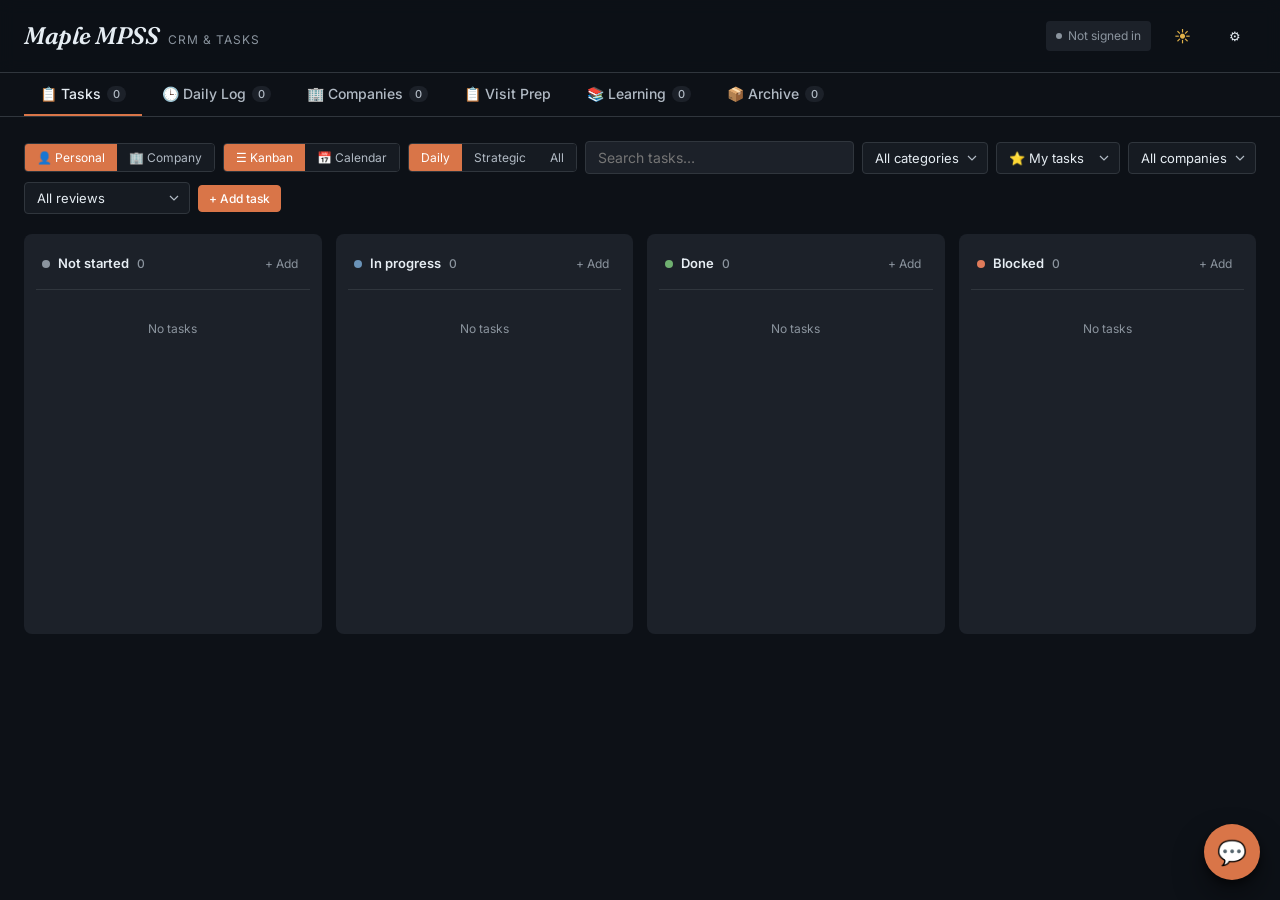
==== index.html @ 15808e8c "commit" ====
<!DOCTYPE html>
<html lang="en">
<head>
<meta charset="UTF-8">
<meta name="viewport" content="width=device-width, initial-scale=1.0">
<title>Maple MPSS — CRM & Tasks</title>
<link rel="icon" type="image/svg+xml" href="data:image/svg+xml,<svg xmlns='http://www.w3.org/2000/svg' viewBox='0 0 32 32'><rect width='32' height='32' rx='6' fill='%23b8451f'/><text x='16' y='23' font-family='Georgia,serif' font-size='20' font-weight='bold' font-style='italic' fill='white' text-anchor='middle'>M</text></svg>">
<link rel="preconnect" href="https://fonts.googleapis.com">
<link rel="preconnect" href="https://fonts.gstatic.com" crossorigin>
<link href="https://fonts.googleapis.com/css2?family=Fraunces:opsz,wght@9..144,300;9..144,400;9..144,600;9..144,800&family=Inter:wght@400;500;600&display=swap" rel="stylesheet">
<link rel="stylesheet" href="css/styles.css?v=20260721">
<script>
  // Apply theme BEFORE paint to avoid flash of light theme on load.
  // Default: dark (per Prrithive + Sridharan preference). Toggle persists in localStorage.
  (function(){
    var saved = localStorage.getItem('maple_theme');
    var theme = saved || 'dark';
    document.documentElement.setAttribute('data-theme', theme);
  })();
</script>
</head>
<body>

<div id="setupScreen" class="setup" style="display:none">
  <h2>Welcome to Maple MPSS</h2>
  <p>One-time setup. You'll need a Google Cloud OAuth Client ID and a Google Sheet to use as your database.</p>
  <div class="field"><label>Google OAuth Client ID</label><input id="setupClientId" placeholder="123...apps.googleusercontent.com"></div>
  <div class="field"><label>Google Sheet ID (the long string in the Sheet URL)</label><input id="setupSheetId" placeholder="1AbC...XyZ"></div>
  <div class="field"><label>Google Calendar ID (optional, for task date sync)</label><input id="setupCalendarId" placeholder="primary or shared-cal-id@group.calendar.google.com"></div>
  <details style="margin-bottom:16px;font-size:13px;color:var(--ink-soft)">
    <summary style="cursor:pointer;font-weight:500;color:var(--ink)">How do I get these?</summary>
    <ol>
      <li>In Google Cloud Console, create an OAuth Client ID (Web application).</li>
      <li>Add this site's URL to "Authorized JavaScript origins" (no trailing slash).</li>
      <li>Enable both <strong>Google Sheets API</strong> and <strong>Google Calendar API</strong>.</li>
      <li>Create a Google Sheet, run the setup script (provided separately), copy the Sheet ID from the URL.</li>
      <li>Add yourself + Dad as Test Users in the OAuth consent screen.</li>
    </ol>
  </details>
  <button class="btn btn-primary" style="width:100%;justify-content:center;padding:11px" onclick="saveSetup()">Save & Continue</button>
</div>

<!-- Access denied screen — shown when an unauthorized email signs in.
     Triggered by denyAccess() in auth.js. Token is already revoked at this point. -->
<div id="accessDenied" style="display:none">
  <div class="access-denied-card">
    <div class="access-denied-icon">🔒</div>
    <h2>Access denied</h2>
    <p class="access-denied-lead">This app is restricted to authorized users only.</p>
    <p class="access-denied-email">Signed in as: <strong id="accessDeniedEmail">—</strong></p>
    <p class="access-denied-help">If you believe you should have access, contact <strong>Prrithive</strong>.</p>
    <button class="btn btn-primary" onclick="accessDeniedReload()">Sign out and try a different account</button>
  </div>
</div>

<div id="app" style="display:none">
<header class="header">
  <div class="header-inner">
    <div class="brand"><h1>Maple MPSS</h1><span class="subtitle">CRM &amp; Tasks</span></div>
    <div class="header-actions">
      <div id="syncStatus" class="sync-status"><span class="dot"></span><span id="syncText">Not signed in</span></div>
      <!-- Hidden by default. auth.js calls showSignInButton() only after silent refresh
           fails (no active Google session, cookies blocked, etc.) or after the 5s
           fallback if GIS hasn't responded. Prevents a flash of the button before
           silent refresh resolves. -->
      <button id="signInBtn" class="btn" onclick="googleSignIn()" style="display:none">Sign in with Google</button>
      <button id="themeToggle" class="btn btn-ghost" onclick="toggleTheme()" title="Toggle dark mode">🌙</button>
      <button id="settingsBtn" class="btn btn-ghost" onclick="openSettings()" title="Settings">⚙</button>
    </div>
  </div>
</header>

<nav class="tabs">
  <!-- NEW: #reviewAlertDot sits next to the existing #taskAlertDot. Blue (#3b82f6) vs. red for overdue. -->
  <button class="tab active" data-tab="tasks" onclick="switchTab('tasks')">📋 Tasks <span class="count" id="countTasks">0</span><span class="alert-dot" id="taskAlertDot"></span><span class="alert-dot" id="reviewAlertDot" style="background:#3b82f6" title=""></span></button>
  <button class="tab" data-tab="dailylog" onclick="switchTab('dailylog')">🕒 Daily Log <span class="count" id="countDailyLog">0</span></button>
  <button class="tab" data-tab="companies" onclick="switchTab('companies')">🏢 Companies <span class="count" id="countCompanies">0</span></button>
  <button class="tab" data-tab="visitprep" onclick="switchTab('visitprep')">📋 Visit Prep</button>
  <button class="tab" data-tab="learning" onclick="switchTab('learning')">📚 Learning <span class="count" id="countLearning">0</span></button>
  <button class="tab" data-tab="archive" onclick="switchTab('archive')">📦 Archive <span class="count" id="countArchive">0</span></button>
</nav>

<main class="main">
  <!-- Shown by showPermissionBanner() in sheets.js when a Sheets API metadata call
       returns 401/403 — token is stale, scope-insufficient, or the user doesn't
       have access to the spreadsheet. Inline-styled to avoid touching css/styles.css. -->
  <div id="permissionBanner" style="display:none;align-items:center;justify-content:space-between;gap:12px;padding:12px 16px;margin:12px 0;border-radius:8px;background:#fff3cd;color:#664d03;border:1px solid #ffecb5">
    <div>
      <strong>Sheet access denied.</strong>
      Please re-sign-in, or ask <strong>Prrithive</strong> to share access to the spreadsheet.
    </div>
    <button class="btn btn-primary btn-sm" onclick="googleSignIn()">Re-sign-in</button>
  </div>
  <section id="tab-tasks" class="tab-pane">
    <div class="overdue-banner" id="overdueBanner">
      <div class="overdue-banner-text"><span>⚠</span><span id="overdueBannerText">0 tasks overdue</span></div>
      <button onclick="openOverdueModal()">Review &amp; reschedule</button>
    </div>
    <div class="filters">
      <div class="view-toggle" id="scopeToggle">
        <button data-scope="personal" class="active" onclick="setTaskScope('personal')">👤 Personal</button>
        <button data-scope="company" onclick="setTaskScope('company')">🏢 Company</button>
      </div>
      <div class="view-toggle" id="taskViewToggle">
        <button data-view="kanban" class="active" onclick="setTaskView('kanban')">☰ Kanban</button>
        <button data-view="calendar" onclick="setTaskView('calendar')">📅 Calendar</button>
      </div>
      <!-- Daily/Strategic/All tab switcher. Filters both kanban + calendar (they share this bar).
           Default Daily; the active button is corrected from localStorage on init by app.js. -->
      <div class="view-toggle" id="taskTypeToggle">
        <button data-tasktype="daily" class="active" onclick="setTaskTypeFilter('daily')">Daily</button>
        <button data-tasktype="strategic" onclick="setTaskTypeFilter('strategic')">Strategic</button>
        <button data-tasktype="all" onclick="setTaskTypeFilter('all')">All</button>
      </div>
      <input class="search-input" id="taskSearch" placeholder="Search tasks…" oninput="renderTaskView()">
      <select class="filter-select" id="filterCategory" onchange="renderTaskView()"><option value="">All categories</option></select>
      <select class="filter-select" id="filterAssignee" onchange="renderTaskView()">
        <option value="me">⭐ My tasks</option>
        <option value="">All assignees</option>
        <option value="Prrithive">Prrithive</option>
        <option value="Sridharan">Sridharan</option>
        <option value="Satya">Satya</option>
        <option value="Both">Both</option>
        <option value="unassigned">Unassigned</option>
      </select>
      <select class="filter-select" id="filterCompany" onchange="renderTaskView()"><option value="">All companies</option></select>
      <!-- NEW: review filter dropdown -->
      <select class="filter-select" id="filterReview" onchange="renderTaskView()">
        <option value="">All reviews</option>
        <option value="awaiting_me">Awaiting my action</option>
        <option value="awaiting_other">Awaiting others</option>
        <option value="changes_requested">Changes requested</option>
        <option value="approved">Approved</option>
        <option value="no_review">No review</option>
      </select>
      <!-- Export to .xlsx. margin-left:auto pushes Export + Add task to the top-right of
           the filters bar. Hidden when there are no tasks — toggled by renderTaskView(). -->
      <button class="btn btn-sm" id="exportBtn" onclick="exportTasksToExcel()" style="margin-left:auto;display:none">📤 Export</button>
      <button class="btn btn-primary btn-sm" onclick="openTaskModal()">+ Add task</button>
    </div>
    <div class="kanban" id="kanban"></div>
    <div id="calendarView" style="display:none">
      <div class="cal-nav">
        <button class="btn btn-sm" onclick="calWeekOffset(-1)">← Prev</button>
        <button class="btn btn-sm" onclick="calWeekOffset(0)">Today</button>
        <span class="cal-nav-title" id="calWeekLabel">Week of Apr 14</span>
        <button class="btn btn-sm" onclick="calWeekOffset(1)">Next →</button>
      </div>
      <div class="cal-grid" id="calGrid"></div>
    </div>
  </section>

  <section id="tab-dailylog" class="tab-pane" style="display:none">
    <div class="dl-toolbar">
      <div class="dl-toolbar-left">
        <span class="dl-badge" id="dlBadge">0/0 ticked · 0%</span>
      </div>
      <div class="dl-toolbar-center">
        <button class="btn btn-sm" onclick="dlNav(-1)">←</button>
        <button class="btn btn-sm" onclick="dlNav(0)">Today</button>
        <span class="dl-nav-label" id="dlNavLabel">—</span>
        <button class="btn btn-sm" onclick="dlNav(1)">→</button>
      </div>
      <div class="dl-toolbar-right">
        <div class="view-toggle" id="dlViewToggle">
          <button data-dlview="day" onclick="setDailyLogView('day')">Day</button>
          <button data-dlview="week" class="active" onclick="setDailyLogView('week')">Week</button>
          <button data-dlview="month" onclick="setDailyLogView('month')">Month</button>
        </div>
        <button class="btn btn-primary btn-sm" onclick="openLogModal()">+ Log entry</button>
      </div>
    </div>
    <div class="dl-quickadd-row">
      <input id="dlQuickAdd" class="dl-quickadd" placeholder='Quick-add: "Gym 6-8pm", "Call Dad 14:30-15:00"…' onkeydown="dlQuickAddSubmit(event)">
      <button class="btn btn-sm" onclick="dlQuickAddSubmit({key:'Enter'})">Add</button>
    </div>
    <div id="dailyLogView" class="dl-scroll"></div>
  </section>

  <section id="tab-companies" class="tab-pane" style="display:none">
    <div class="toolbar">
      <div class="filters" style="margin:0">
        <input class="search-input" id="companySearch" placeholder="Search companies…" oninput="renderCompanies()">
        <select class="filter-select" id="filterCompanyStatus" onchange="renderCompanies()">
          <option value="">All statuses</option><option>Prospect</option><option>Visited</option><option>Quoted</option><option>Won</option><option>Lost</option>
        </select>
        <select class="filter-select" id="filterCompanyOwner" onchange="renderCompanies()">
          <option value="">All owners</option><option>Prrithive</option><option>Sridharan</option><option>Both</option>
        </select>
      </div>
      <div style="display:flex;gap:8px;align-items:center">
        <div class="view-toggle">
          <button id="viewTable" class="active" onclick="setCompanyView('table')">Table</button>
          <button id="viewCards" onclick="setCompanyView('cards')">Cards</button>
        </div>
        <button class="btn btn-primary btn-sm" onclick="openCompanyModal()">+ Add company</button>
      </div>
    </div>
    <div id="companiesContainer"></div>
  </section>

  <section id="tab-learning" class="tab-pane" style="display:none">
    <div id="learningContainer"></div>
  </section>

  <section id="tab-visitprep" class="tab-pane" style="display:none">
    <div id="visitPrepContainer"></div>
  </section>

  <section id="tab-archive" class="tab-pane" style="display:none">
    <div class="filters" style="margin-bottom:16px">
      <input class="search-input" id="archiveSearch" placeholder="Search archived tasks…" oninput="renderArchive()">
      <select class="filter-select" id="filterArchiveReason" onchange="renderArchive()">
        <option value="">All reasons</option>
        <option value="completed">Auto-archived (completed)</option>
        <option value="deleted">Deleted</option>
        <option value="manual">Manually archived</option>
      </select>
      <button class="btn" id="restoreAllBtn" style="display:none" onclick="restoreAllAutoArchived()">↩ Restore all auto-archived</button>
    </div>
    <div id="archiveContainer"></div>
  </section>
</main>
</div>

<div class="modal-backdrop" id="taskModal">
  <div class="modal">
    <div class="modal-header"><div class="modal-title" id="taskModalTitle">New task</div><button class="modal-close" onclick="closeTaskModal()">✕</button></div>
    <div class="modal-body">
      <div class="form-grid">
        <div class="field form-row full"><label>Task name</label><input id="tName"></div>
        <div class="field"><label>Status</label><select id="tStatus"><option>Not started</option><option>In progress</option><option>Done</option><option>Blocked</option></select></div>
        <div class="field"><label>Priority</label><select id="tPriority"><option>Low</option><option>Medium</option><option>High</option><option>Urgent</option></select></div>
        <div class="field"><label>Type</label><select id="tType"><option value="daily">Daily</option><option value="strategic">Strategic</option></select></div>
        <div class="field"><label>Date</label><input id="tDate" type="date"></div>
        <div class="field"><label>Duration (hrs)</label><input id="tDuration" type="number" step="0.5" min="0"></div>
        <div class="field"><label>Assignee</label><select id="tAssignee"><option>Prrithive</option><option>Sridharan</option><option>Satya</option><option>Both</option></select></div>
        <div class="field"><label>Category</label>
          <input id="tCategory" list="categoryOptions" placeholder="Type or pick a category">
          <!-- Datalist is populated dynamically by populateFilterOptions() in app.js
               from COMMON_TASK_CATEGORIES (config.js) plus any categories in existing tasks.
               Free-text is preserved — typing a brand-new category works and saves as-is. -->
          <datalist id="categoryOptions"></datalist>
        </div>
        <div class="field form-row full"><label>Linked company (optional)</label><select id="tCompany"><option value="">— None —</option></select></div>
        <div class="field form-row full"><label>Notes</label><textarea id="tNotes" rows="3"></textarea></div>
        <div class="field form-row full"><label>Resources / links</label><input id="tLinks" placeholder="https://…"></div>
      </div>
      <div id="taskFileSection" style="display:none">
        <div class="section-header">Attachments</div>
        <div class="file-grid" id="taskFiles"></div>
        <div class="file-upload-zone" id="taskFileDropZone" onclick="document.getElementById('taskFileUploadInput').click()" ondragover="event.preventDefault();this.classList.add('dragging')" ondragleave="this.classList.remove('dragging')" ondrop="event.preventDefault();this.classList.remove('dragging');handleTaskFileDrop(event)">
          📁 Click or drag files to attach<br><span style="font-size:11px">PDFs, images, documents</span>
        </div>
        <input type="file" id="taskFileUploadInput" multiple style="display:none" onchange="handleTaskFileUpload(this.files)">
        <div class="file-upload-progress" id="taskFileProgress">Uploading...</div>
      </div>
      <!-- NEW: review section. Rendered by renderReviewSection() when modal opens for an existing task. Hidden for new (unsaved) tasks. -->
      <div id="reviewSection" style="display:none"></div>
    </div>
    <div class="modal-footer">
      <div style="display:flex;gap:8px">
        <button class="btn btn-danger" id="tDelete" onclick="deleteTask()" style="display:none">Delete</button>
        <button class="btn" id="tArchive" onclick="manualArchiveTask()" style="display:none">📦 Archive</button>
      </div>
      <div style="display:flex;gap:8px;margin-left:auto">
        <button class="btn" onclick="closeTaskModal()">Cancel</button>
        <button class="btn btn-primary" onclick="saveTask()">Save</button>
      </div>
    </div>
  </div>
</div>

<div class="modal-backdrop" id="companyModal">
  <div class="modal">
    <div class="modal-header"><div class="modal-title" id="companyModalTitle">New company</div><button class="modal-close" onclick="closeCompanyModal()">✕</button></div>
    <div class="modal-body">
      <div class="form-grid">
        <div class="field form-row full"><label>Company name</label><input id="cName"></div>
        <div class="field"><label>Industry</label><input id="cIndustry" placeholder="Packaging machinery"></div>
        <div class="field"><label>Size</label><select id="cSize"><option value="">—</option><option>1-10</option><option>11-50</option><option>51-200</option><option>201-500</option><option>500+</option></select></div>
        <div class="field form-row full"><label>What they make / do</label><textarea id="cMakes" rows="2"></textarea></div>
        <div class="field form-row full"><label>Address</label><input id="cAddress"></div>
        <div class="field"><label>Contact name</label><input id="cContact"></div>
        <div class="field"><label>Phone</label><input id="cPhone"></div>
        <div class="field"><label>Email</label><input id="cEmail" type="email"></div>
        <div class="field"><label>Website</label><input id="cWebsite" placeholder="https://"></div>
        <div class="field form-row full"><label>LinkedIn URL</label><input id="cLinkedIn" placeholder="https://linkedin.com/company/..."></div>
        <div class="field"><label>Status</label><select id="cStatus"><option>Prospect</option><option>Visited</option><option>Quoted</option><option>Won</option><option>Lost</option></select></div>
        <div class="field"><label>Pipeline value (CAD)</label><input id="cValue" type="number" min="0" step="100"></div>
        <div class="field"><label>Owner</label><select id="cOwner"><option>Prrithive</option><option>Sridharan</option><option>Both</option></select></div>
        <div class="field"><label>Last interaction</label><input id="cLast" type="date"></div>
        <div class="field form-row full"><label>Notes</label><textarea id="cNotes" rows="3"></textarea></div>
      </div>
      <div id="visitSection" style="display:none">
        <div class="section-header">Visit log<button class="btn btn-sm" onclick="openVisitModal()">+ Log visit</button></div>
        <div class="visit-list" id="visitList"></div>
        <div class="section-header">Linked tasks<button class="btn btn-sm" onclick="openTaskModalForCompany()">+ Add task</button></div>
        <div class="linked-tasks" id="linkedTasks"></div>
        <div class="file-section">
          <div class="section-header">Files &amp; documents</div>
          <div class="file-grid" id="companyFiles"></div>
          <div class="file-upload-zone" id="fileDropZone" onclick="document.getElementById('fileUploadInput').click()" ondragover="event.preventDefault();this.classList.add('dragging')" ondragleave="this.classList.remove('dragging')" ondrop="event.preventDefault();this.classList.remove('dragging');handleFileDrop(event)">
            📁 Click or drag files here to upload<br><span style="font-size:11px">PDFs, images, CAD files, documents</span>
          </div>
          <input type="file" id="fileUploadInput" multiple style="display:none" onchange="handleFileUpload(this.files)">
          <div class="file-upload-progress" id="fileUploadProgress">Uploading...</div>
        </div>
      </div>
    </div>
    <div class="modal-footer">
      <button class="btn btn-danger" id="cDelete" onclick="deleteCompany()" style="display:none">Delete</button>
      <div style="display:flex;gap:8px;margin-left:auto">
        <button class="btn" onclick="closeCompanyModal()">Cancel</button>
        <button class="btn btn-primary" onclick="saveCompany()">Save</button>
      </div>
    </div>
  </div>
</div>

<div class="modal-backdrop" id="visitModal">
  <div class="modal" style="max-width:520px">
    <div class="modal-header"><div class="modal-title">Log visit</div><button class="modal-close" onclick="closeVisitModal()">✕</button></div>
    <div class="modal-body">
      <div class="form-grid">
        <div class="field"><label>Date</label><input id="vDate" type="date"></div>
        <div class="field"><label>Type</label><select id="vType"><option>In-person</option><option>Call</option><option>Email</option><option>LinkedIn</option><option>Other</option></select></div>
        <div class="field form-row full"><label>Outcome</label><select id="vOutcome"><option>Positive</option><option>Neutral</option><option>No interest</option><option>Follow-up needed</option><option>Quoted</option></select></div>
        <div class="field form-row full"><label>Notes</label><textarea id="vNotes" rows="4" placeholder="What was discussed, who was met, key takeaways…"></textarea></div>
        <div class="field form-row full"><label>Next step</label><input id="vNext" placeholder="Send quote by Friday"></div>
        <div class="field form-row full"><label>Logged by</label><select id="vBy"><option>Prrithive</option><option>Sridharan</option></select></div>
      </div>
    </div>
    <div class="modal-footer">
      <button class="btn btn-danger" id="vDelete" onclick="deleteVisit()" style="display:none">Delete</button>
      <div style="display:flex;gap:8px;margin-left:auto">
        <button class="btn" onclick="closeVisitModal()">Cancel</button>
        <button class="btn btn-primary" onclick="saveVisit()">Save</button>
      </div>
    </div>
  </div>
</div>

<div class="modal-backdrop" id="logModal">
  <div class="modal" style="max-width:520px">
    <div class="modal-header"><div class="modal-title" id="logModalTitle">New log entry</div><button class="modal-close" onclick="closeLogModal()">✕</button></div>
    <div class="modal-body">
      <div class="form-grid">
        <div class="field form-row full"><label>Title</label><input id="lTitle" placeholder="What did/will you do?"></div>
        <div class="field"><label>Date</label><input id="lDate" type="date"></div>
        <div class="field"><label>Done</label>
          <div style="display:flex;align-items:center;gap:8px;padding-top:8px">
            <input type="checkbox" id="lDone"><label for="lDone" style="margin:0;font-weight:400">Mark as ticked</label>
          </div>
        </div>
        <div class="field"><label>Start time</label><input id="lStart" type="time" step="900"></div>
        <div class="field"><label>End time</label><input id="lEnd" type="time" step="900"></div>
        <div class="field form-row full"><label>Comment</label><textarea id="lComment" rows="3" placeholder="How did it go? Anything to note?"></textarea></div>
      </div>
    </div>
    <div class="modal-footer">
      <button class="btn btn-danger" id="lDelete" onclick="deleteLogEntry()" style="display:none">Delete</button>
      <div style="display:flex;gap:8px;margin-left:auto">
        <button class="btn" onclick="closeLogModal()">Cancel</button>
        <button class="btn btn-primary" onclick="saveLogEntry()">Save</button>
      </div>
    </div>
  </div>
</div>

<div class="modal-backdrop" id="settingsModal">
  <div class="modal" style="max-width:520px">
    <div class="modal-header"><div class="modal-title">Settings</div><button class="modal-close" onclick="closeSettings()">✕</button></div>
    <div class="modal-body">
      <div class="field"><label>OAuth Client ID</label><input id="setClientId"></div>
      <div class="field"><label>Sheet ID</label><input id="setSheetId"></div>
      <div class="field"><label>Calendar ID</label><input id="setCalendarId"></div>
      <div style="margin-top:18px;display:flex;gap:8px;flex-wrap:wrap">
        <button class="btn" onclick="forceSync()">🔄 Force sync now</button>
        <button class="btn btn-danger" onclick="resetApp()">Reset all settings</button>
      </div>
    </div>
    <div class="modal-footer">
      <div style="display:flex;gap:8px;margin-left:auto">
        <button class="btn" onclick="closeSettings()">Cancel</button>
        <button class="btn btn-primary" onclick="saveSettings()">Save</button>
      </div>
    </div>
  </div>
</div>

<div class="modal-backdrop" id="overdueModal">
  <div class="modal" style="max-width:600px">
    <div class="modal-header"><div class="modal-title">⚠ Overdue tasks</div><button class="modal-close" onclick="closeOverdueModal()">✕</button></div>
    <div class="modal-body">
      <p style="font-size:13px;color:var(--ink-soft);margin-bottom:14px">These tasks are past their due date. Reschedule, mark done, or open to edit.</p>
      <div class="overdue-list" id="overdueList"></div>
    </div>
    <div class="modal-footer">
      <div style="display:flex;gap:8px;margin-left:auto"><button class="btn" onclick="closeOverdueModal()">Close</button></div>
    </div>
  </div>
</div>

<!-- Shared datalist for category autocomplete across all three Learning modals -->
<datalist id="learningCategoriesDatalist"></datalist>

<!-- Learning: Upload file modal -->
<div class="modal-backdrop" id="learningUploadModal">
  <div class="modal" style="max-width:520px">
    <div class="modal-header"><div class="modal-title">📁 Upload learning file</div><button class="modal-close" onclick="closeUploadFileModal()">✕</button></div>
    <div class="modal-body">
      <div class="field"><label>File</label><input type="file" id="luFile" onchange="onLearningFileSelected()"></div>
      <div class="field"><label>Title *</label><input id="luTitle" placeholder="e.g., Cold call script v2"></div>
      <div class="field"><label>Category *</label><input id="luCategory" list="learningCategoriesDatalist" placeholder="Cold Call, Industry, Product, App Usage…"></div>
      <div class="field"><label>Description (optional)</label><textarea id="luDescription" rows="3" placeholder="What is this for? When to use it?"></textarea></div>
    </div>
    <div class="modal-footer">
      <div style="display:flex;gap:8px;margin-left:auto">
        <button class="btn" onclick="closeUploadFileModal()">Cancel</button>
        <button class="btn btn-primary" onclick="saveUploadFile()">Upload</button>
      </div>
    </div>
  </div>
</div>

<!-- Learning: Add link modal -->
<div class="modal-backdrop" id="learningLinkModal">
  <div class="modal" style="max-width:520px">
    <div class="modal-header"><div class="modal-title">🔗 Add learning link</div><button class="modal-close" onclick="closeAddLinkModal()">✕</button></div>
    <div class="modal-body">
      <div class="field"><label>URL *</label><input id="llUrl" placeholder="https://www.youtube.com/watch?v=..."></div>
      <div class="field"><label>Title *</label><input id="llTitle" placeholder="e.g., Sales objection handling video"></div>
      <div class="field"><label>Category *</label><input id="llCategory" list="learningCategoriesDatalist" placeholder="Cold Call, Industry, Product, App Usage…"></div>
      <div class="field"><label>Description (optional)</label><textarea id="llDescription" rows="3" placeholder="What is this for? When to use it?"></textarea></div>
    </div>
    <div class="modal-footer">
      <div style="display:flex;gap:8px;margin-left:auto">
        <button class="btn" onclick="closeAddLinkModal()">Cancel</button>
        <button class="btn btn-primary" onclick="saveAddLink()">Add link</button>
      </div>
    </div>
  </div>
</div>

<!-- Learning: Edit metadata modal (file/URL itself can't be edited inline) -->
<div class="modal-backdrop" id="learningEditModal">
  <div class="modal" style="max-width:520px">
    <div class="modal-header"><div class="modal-title">✏️ Edit learning item</div><button class="modal-close" onclick="closeEditLearningModal()">✕</button></div>
    <div class="modal-body">
      <input type="hidden" id="leId">
      <div class="field"><label>Title *</label><input id="leTitle"></div>
      <div class="field"><label>Category *</label><input id="leCategory" list="learningCategoriesDatalist"></div>
      <div class="field"><label>Description</label><textarea id="leDescription" rows="3"></textarea></div>
      <p style="font-size:12px;color:var(--ink-mute);margin-top:8px">To replace the file or URL itself, delete this item and re-upload/re-add.</p>
    </div>
    <div class="modal-footer">
      <div style="display:flex;gap:8px;margin-left:auto">
        <button class="btn" onclick="closeEditLearningModal()">Cancel</button>
        <button class="btn btn-primary" onclick="saveEditLearning()">Save</button>
      </div>
    </div>
  </div>
</div>

<div class="toast" id="toast"></div>

<button id="chatFab" title="Maple Assistant">💬</button>
<div id="chatPanel">
  <div id="chatHeader"><h3>Maple Assistant</h3><button id="chatClose" title="Close">×</button></div>
  <div id="chatMessages">
    <div class="chatMsg system">Try: "Add a follow-up task for Edson next Tuesday" — or 📎 attach business cards</div>
  </div>
  <div id="chatPreview"></div>
  <div id="chatInputRow">
    <input type="file" id="chatFile" accept="image/*,.xlsx,.xls,.csv" multiple style="display:none">
    <button id="chatAttach" title="Attach files (business cards, Excel, CSV)">📎</button>
    <textarea id="chatInput" placeholder="Tell me what to do…" rows="1"></textarea>
    <button id="chatSend">Send</button>
  </div>
</div>

<script src="https://accounts.google.com/gsi/client" async defer></script>
<!-- Load order matters: config first, then state, then API, then features, then app init last -->
<script src="https://cdn.sheetjs.com/xlsx-0.20.3/package/dist/xlsx.full.min.js"></script>
<script src="js/config.js?v=20260721"></script>
<script src="js/state.js?v=20260721"></script>
<script src="js/auth.js?v=20260721"></script>
<script src="js/sheets.js?v=20260721"></script>
<script src="js/archive.js?v=20260721"></script>
<script src="js/drive.js?v=20260721"></script>
<script src="js/tasks.js?v=20260721"></script>
<script src="js/companies.js?v=20260721"></script>
<script src="js/visits.js?v=20260721"></script>
<script src="js/visitprep.js?v=20260721"></script>
<script src="js/learning.js?v=20260721"></script>
<script src="js/dailyLog.js?v=20260721"></script>
<script src="js/dailyLogCalendar.js?v=20260721"></script>
<script src="js/export.js?v=20260721"></script>
<script src="js/app.js?v=20260721"></script>
<script src="js/chat.js?v=20260721"></script>
</body>
</html>
---- css/styles.css ----
/* styles.css — Maple MPSS */
:root{
--bg:#f5f1ea; --bg-card:#ffffff; --bg-sunken:#ebe5da;
--ink:#1a1a1a; --ink-soft:#5c5750; --ink-mute:#94908a;
--line:#d8d1c4; --line-soft:#e8e2d5;
--accent:#b8451f; --accent-soft:#d97548;
--green:#4a7c4e; --yellow:#c89b3c; --red:#b8451f; --blue:#4a6c8a; --purple:#6b4a8a;
--shadow:0 1px 2px rgba(26,26,26,.04), 0 4px 12px rgba(26,26,26,.04);
--shadow-lg:0 4px 8px rgba(26,26,26,.06), 0 16px 32px rgba(26,26,26,.08);
--radius:4px; --radius-lg:8px;
}
*{box-sizing:border-box;margin:0;padding:0}
body{font-family:'Inter',-apple-system,BlinkMacSystemFont,sans-serif;background:var(--bg);color:var(--ink);font-size:14px;line-height:1.5;min-height:100vh;-webkit-font-smoothing:antialiased}
button{font-family:inherit;cursor:pointer;border:none;background:none;color:inherit}
input,select,textarea{font-family:inherit;font-size:14px;color:var(--ink)}
.header{border-bottom:1px solid var(--line);padding:18px 24px;position:sticky;top:0;z-index:20;backdrop-filter:blur(8px);background:rgba(245,241,234,.92)}
.header-inner{max-width:1400px;margin:0 auto;display:flex;align-items:center;justify-content:space-between;gap:16px;flex-wrap:wrap}
.brand{display:flex;align-items:baseline;gap:10px}
.brand h1{font-family:'Fraunces',Georgia,serif;font-size:24px;font-weight:600;letter-spacing:-.02em;font-style:italic}
.brand .subtitle{color:var(--ink-mute);font-size:12px;text-transform:uppercase;letter-spacing:.08em}
.header-actions{display:flex;align-items:center;gap:8px;flex-wrap:wrap}
.sync-status{display:flex;align-items:center;gap:6px;font-size:12px;color:var(--ink-mute);padding:6px 10px;border-radius:var(--radius);background:var(--bg-sunken)}
.sync-status .dot{width:6px;height:6px;border-radius:50%;background:var(--ink-mute)}
.sync-status.connected .dot{background:var(--green)}
.sync-status.syncing .dot{background:var(--yellow);animation:pulse 1s infinite}
.sync-status.error .dot{background:var(--red)}
@keyframes pulse{0%,100%{opacity:1}50%{opacity:.4}}
.tabs{max-width:1400px;margin:0 auto;padding:0 24px;display:flex;gap:4px;border-bottom:1px solid var(--line);overflow-x:auto;background:var(--bg);position:sticky;top:65px;z-index:15}
.tab{padding:12px 16px;background:none;border:none;color:var(--ink-soft);font-size:14px;font-weight:500;border-bottom:2px solid transparent;white-space:nowrap;display:flex;align-items:center;gap:6px}
.tab:hover{color:var(--ink)}
.tab.active{color:var(--ink);border-bottom-color:var(--accent)}
.tab .count{background:var(--bg-sunken);padding:1px 6px;border-radius:10px;font-size:11px;color:var(--ink-soft)}
.tab .alert-dot{display:none;width:7px;height:7px;border-radius:50%;background:var(--red);margin-left:4px}
.tab .alert-dot.show{display:inline-block}
.main{max-width:1400px;margin:0 auto;padding:24px}
.btn{padding:8px 14px;border-radius:var(--radius);font-size:13px;font-weight:500;border:1px solid var(--line);background:var(--bg-card);color:var(--ink);transition:all .15s;display:inline-flex;align-items:center;gap:6px}
.btn:hover{background:var(--bg-sunken);border-color:var(--ink-mute)}
.btn-primary{background:var(--accent);color:#fff;border-color:var(--accent)}
.btn-primary:hover{background:#9a3818;border-color:#9a3818}
.btn-ghost{border-color:transparent;background:transparent}
.btn-ghost:hover{background:var(--bg-sunken)}
.btn-sm{padding:5px 10px;font-size:12px}
.btn-danger{color:var(--red);border-color:var(--line)}
.btn-danger:hover{background:#fef2ee;border-color:var(--red)}
.filters{display:flex;gap:8px;align-items:center;flex-wrap:wrap;margin-bottom:20px}
.filter-select{padding:7px 28px 7px 12px;border:1px solid var(--line);border-radius:var(--radius);background:var(--bg-card) url("data:image/svg+xml;utf8,<svg xmlns='http://www.w3.org/2000/svg' width='10' height='6' viewBox='0 0 10 6'><path d='M1 1l4 4 4-4' stroke='%235c5750' stroke-width='1.2' fill='none'/></svg>") no-repeat right 10px center;appearance:none;font-size:13px;color:var(--ink)}
.search-input{padding:7px 12px;border:1px solid var(--line);border-radius:var(--radius);background:var(--bg-card);min-width:220px;flex:1;max-width:360px}
.search-input:focus{outline:none;border-color:var(--accent)}
.overdue-banner{display:none;align-items:center;justify-content:space-between;gap:12px;background:#fef2ee;border:1px solid #f5c4b4;color:var(--red);padding:10px 14px;border-radius:var(--radius);margin-bottom:14px;font-size:13px;font-weight:500}
.overdue-banner.show{display:flex}
.overdue-banner-text{display:flex;align-items:center;gap:8px}
.overdue-banner button{background:var(--red);color:#fff;border:none;padding:6px 12px;border-radius:var(--radius);font-size:12px;font-weight:500;cursor:pointer}
.overdue-banner button:hover{background:#9a3818}
.kanban{display:grid;grid-template-columns:repeat(4,minmax(260px,1fr));gap:14px;overflow-x:auto;padding-bottom:8px}
.column{background:var(--bg-sunken);border-radius:var(--radius-lg);padding:12px;min-height:400px;display:flex;flex-direction:column}
.column-header{display:flex;align-items:center;justify-content:space-between;padding:4px 6px 12px;border-bottom:1px solid var(--line);margin-bottom:10px}
.column-title{display:flex;align-items:center;gap:8px;font-weight:600;font-size:13px}
.column-title .swatch{width:8px;height:8px;border-radius:50%}
.column[data-status="Not started"] .swatch{background:var(--ink-mute)}
.column[data-status="In progress"] .swatch{background:var(--blue)}
.column[data-status="Done"] .swatch{background:var(--green)}
.column[data-status="Blocked"] .swatch{background:var(--red)}
.column-count{font-size:12px;color:var(--ink-mute);font-weight:500}
.column-add{font-size:12px;color:var(--ink-mute);padding:6px;border-radius:var(--radius);transition:all .15s}
.column-add:hover{background:var(--bg-card);color:var(--ink)}
.cards{display:flex;flex-direction:column;gap:8px;flex:1}
.card{background:var(--bg-card);border:1px solid var(--line);border-radius:var(--radius);padding:12px;cursor:pointer;transition:all .15s;position:relative}
.card:hover{box-shadow:var(--shadow);transform:translateY(-1px);border-color:var(--ink-mute)}
.card.dragging{opacity:.4}
.card-title{font-weight:500;margin-bottom:6px;line-height:1.35}
.card-meta{display:flex;flex-wrap:wrap;gap:6px;font-size:11px;color:var(--ink-mute);align-items:center}
.pill{padding:2px 7px;border-radius:10px;font-size:10px;font-weight:500;text-transform:uppercase;letter-spacing:.04em;border:1px solid var(--line)}
.pill-priority-Urgent,.pill-priority-High,.pill-priority-Medium,.pill-priority-Low{background:var(--bg-sunken);color:var(--ink-soft);border-color:var(--line)}
.pill-cat{background:var(--bg-sunken);color:var(--ink-soft);text-transform:none;font-size:11px;border-color:var(--line)}
.pill-cat-Sales{background:#eef5ee;color:var(--green);border-color:#bdd6bf}
.pill-cat-Marketing{background:#f0eaf5;color:var(--purple);border-color:#d6c5e5}
.pill-cat-Admin{background:#eef3f7;color:var(--blue);border-color:#c4d3e0}
.pill-cat-PR{background:#fef6e8;color:var(--yellow);border-color:#f0d99b}
.pill-cat-Personal{background:#fef2ee;color:var(--red);border-color:#f5c4b4}
.pill-cat-Learning{background:#f5f0e8;color:#8a6d3b;border-color:#e0d4b8}
.pill-cat-Other{background:var(--bg-sunken);color:var(--ink-soft);border-color:var(--line)}
.pill-company{background:#f0eaf5;color:var(--purple);border-color:#d6c5e5;text-transform:none;font-size:11px}
.card-date{font-size:11px;color:var(--ink-mute)}
.card-date.overdue{color:var(--red);font-weight:500}
.toolbar{display:flex;justify-content:space-between;align-items:center;flex-wrap:wrap;gap:12px;margin-bottom:16px}
.view-toggle{display:flex;border:1px solid var(--line);border-radius:var(--radius);overflow:hidden}
.view-toggle button{padding:6px 12px;background:var(--bg-card);font-size:12px;color:var(--ink-soft)}
.view-toggle button.active{background:var(--ink);color:#fff}
.company-table{background:var(--bg-card);border:1px solid var(--line);border-radius:var(--radius-lg);overflow:hidden}
.company-table table{width:100%;border-collapse:collapse;font-size:13px}
.company-table th{text-align:left;padding:10px 12px;background:var(--bg-sunken);font-weight:600;font-size:11px;text-transform:uppercase;letter-spacing:.05em;color:var(--ink-soft);border-bottom:1px solid var(--line);white-space:nowrap}
.company-table td{padding:12px;border-bottom:1px solid var(--line-soft)}
.company-table tr{cursor:pointer;transition:background .1s}
.company-table tr:hover td{background:var(--bg-sunken)}
.company-table tr:last-child td{border-bottom:none}
.company-name-cell{font-weight:500}
.company-industry{font-size:11px;color:var(--ink-mute)}
.status-pill{display:inline-block;padding:3px 9px;border-radius:10px;font-size:11px;font-weight:500;text-transform:uppercase;letter-spacing:.04em;border:1px solid}
.status-Prospect{background:var(--bg-sunken);color:var(--ink-soft);border-color:var(--line)}
.status-Visited{background:#eef3f7;color:var(--blue);border-color:#c4d3e0}
.status-Quoted{background:#fef6e8;color:var(--yellow);border-color:#f0d99b}
.status-Won{background:#eef5ee;color:var(--green);border-color:#bdd6bf}
.status-Lost{background:#fef2ee;color:var(--red);border-color:#f5c4b4}
.company-grid{display:grid;grid-template-columns:repeat(auto-fill,minmax(280px,1fr));gap:12px}
.company-card{background:var(--bg-card);border:1px solid var(--line);border-radius:var(--radius-lg);padding:16px;cursor:pointer;transition:all .15s}
.company-card:hover{box-shadow:var(--shadow);border-color:var(--ink-mute);transform:translateY(-1px)}
.company-card-name{font-family:'Fraunces',serif;font-size:18px;font-weight:600;margin-bottom:4px}
.company-card-industry{font-size:12px;color:var(--ink-mute);margin-bottom:12px}
.company-card-row{display:flex;justify-content:space-between;align-items:center;font-size:12px;margin-top:8px;color:var(--ink-soft)}
.dash-grid{display:grid;grid-template-columns:repeat(auto-fit,minmax(220px,1fr));gap:12px;margin-bottom:24px}
.stat-card{background:var(--bg-card);border:1px solid var(--line);border-radius:var(--radius-lg);padding:16px}
.stat-label{font-size:11px;text-transform:uppercase;letter-spacing:.06em;color:var(--ink-mute);margin-bottom:6px}
.stat-value{font-family:'Fraunces',serif;font-size:32px;font-weight:600;line-height:1}
.stat-sub{font-size:12px;color:var(--ink-mute);margin-top:6px}
.dash-row{display:grid;grid-template-columns:1fr 1fr;gap:16px;margin-bottom:16px}
@media(max-width:900px){.dash-row{grid-template-columns:1fr}}
.dash-panel{background:var(--bg-card);border:1px solid var(--line);border-radius:var(--radius-lg);padding:18px}
.panel-title{font-family:'Fraunces',serif;font-size:18px;font-weight:600;margin-bottom:14px}
.funnel{display:flex;flex-direction:column;gap:6px}
.funnel-row{display:flex;align-items:center;gap:10px}
.funnel-label{width:80px;font-size:12px;color:var(--ink-soft);font-weight:500}
.funnel-bar{flex:1;height:24px;background:var(--bg-sunken);border-radius:var(--radius);overflow:hidden;position:relative}
.funnel-fill{height:100%;display:flex;align-items:center;padding-left:10px;color:#fff;font-size:12px;font-weight:500;transition:width .4s}
.funnel-fill.Prospect{background:var(--ink-mute)}
.funnel-fill.Visited{background:var(--blue)}
.funnel-fill.Quoted{background:var(--yellow)}
.funnel-fill.Won{background:var(--green)}
.funnel-fill.Lost{background:var(--red)}
.activity-list{display:flex;flex-direction:column;gap:8px;max-height:320px;overflow-y:auto}
.activity-item{display:flex;gap:10px;padding:10px;border-radius:var(--radius);background:var(--bg-sunken)}
.activity-icon{width:32px;height:32px;border-radius:50%;display:flex;align-items:center;justify-content:center;flex-shrink:0;font-size:14px}
.activity-body{flex:1;min-width:0}
.activity-title{font-size:13px;font-weight:500;margin-bottom:2px}
.activity-meta{font-size:11px;color:var(--ink-mute)}
.modal-backdrop{position:fixed;inset:0;background:rgba(26,26,26,.5);backdrop-filter:blur(4px);z-index:100;display:none;align-items:flex-start;justify-content:center;padding:24px;overflow-y:auto}
.modal-backdrop.open{display:flex}
.modal{background:var(--bg-card);border-radius:var(--radius-lg);max-width:720px;width:100%;box-shadow:var(--shadow-lg);max-height:90vh;display:flex;flex-direction:column;margin:auto}
.modal-header{padding:18px 24px;border-bottom:1px solid var(--line);display:flex;justify-content:space-between;align-items:center}
.modal-title{font-family:'Fraunces',serif;font-size:20px;font-weight:600}
.modal-body{padding:20px 24px;overflow-y:auto;flex:1}
.modal-footer{padding:14px 24px;border-top:1px solid var(--line);display:flex;justify-content:space-between;gap:8px}
.modal-close{padding:6px;color:var(--ink-mute);font-size:18px;line-height:1}
.modal-close:hover{color:var(--ink)}
.form-grid{display:grid;grid-template-columns:1fr 1fr;gap:12px}
.form-row.full{grid-column:1/-1}
.field{display:flex;flex-direction:column;gap:4px}
.field label{font-size:11px;text-transform:uppercase;letter-spacing:.06em;color:var(--ink-soft);font-weight:500}
.field input,.field select,.field textarea{padding:8px 10px;border:1px solid var(--line);border-radius:var(--radius);background:var(--bg-card)}
.field input:focus,.field select:focus,.field textarea:focus{outline:none;border-color:var(--accent)}
.field textarea{resize:vertical;min-height:60px;font-family:inherit}
.section-header{font-family:'Fraunces',serif;font-size:16px;font-weight:600;margin:24px 0 10px;display:flex;justify-content:space-between;align-items:center}
.visit-list{display:flex;flex-direction:column;gap:8px}
.visit-item{background:var(--bg-sunken);border-radius:var(--radius);padding:12px;font-size:13px;position:relative}
.visit-head{display:flex;justify-content:space-between;align-items:center;margin-bottom:6px;flex-wrap:wrap;gap:8px}
.visit-date{font-weight:500;font-size:13px}
.visit-type{font-size:11px;padding:2px 7px;border-radius:10px;background:var(--bg-card);color:var(--ink-soft);border:1px solid var(--line)}
.visit-notes{color:var(--ink-soft);font-size:13px;white-space:pre-wrap}
.visit-next{margin-top:6px;font-size:12px;color:var(--accent);font-weight:500}
.empty-mini{padding:14px;text-align:center;color:var(--ink-mute);font-size:13px;background:var(--bg-sunken);border-radius:var(--radius)}
.linked-tasks{display:flex;flex-direction:column;gap:6px}
.linked-task{display:flex;align-items:center;gap:8px;padding:8px 10px;background:var(--bg-sunken);border-radius:var(--radius);font-size:13px;cursor:pointer}
.linked-task:hover{background:var(--line-soft)}
.overdue-list{display:flex;flex-direction:column;gap:10px;max-height:50vh;overflow-y:auto}
.overdue-row{background:var(--bg-sunken);border-radius:var(--radius);padding:12px;display:flex;flex-direction:column;gap:8px}
.overdue-row-head{display:flex;justify-content:space-between;align-items:flex-start;gap:8px}
.overdue-row-name{font-weight:500;font-size:14px;flex:1}
.overdue-row-meta{font-size:11px;color:var(--red);font-weight:500}
.overdue-actions{display:flex;flex-wrap:wrap;gap:6px}
.overdue-actions button{padding:5px 10px;font-size:12px;border:1px solid var(--line);background:var(--bg-card);border-radius:var(--radius);cursor:pointer;color:var(--ink)}
.overdue-actions button:hover{background:var(--ink);color:#fff;border-color:var(--ink)}
.overdue-actions .done-btn:hover{background:var(--green);border-color:var(--green)}
.overdue-actions .custom-date{padding:5px 8px;font-size:12px;border:1px solid var(--line);border-radius:var(--radius)}
.file-section{margin-top:16px}
.file-grid{display:grid;grid-template-columns:repeat(auto-fill,minmax(140px,1fr));gap:8px;margin-top:8px}
.file-card{background:var(--bg-sunken);border:1px solid var(--line);border-radius:var(--radius);padding:8px;font-size:12px;display:flex;flex-direction:column;gap:4px;cursor:pointer;transition:all .15s;text-decoration:none;color:var(--ink)}
.file-card:hover{border-color:var(--ink-mute);box-shadow:var(--shadow);transform:translateY(-1px)}
.file-card-icon{font-size:24px;text-align:center;padding:8px 0}
.file-card-name{font-weight:500;overflow:hidden;text-overflow:ellipsis;white-space:nowrap}
.file-card-meta{color:var(--ink-mute);font-size:11px}
.file-card-thumb{width:100%;height:80px;object-fit:cover;border-radius:var(--radius);background:var(--line-soft)}
.file-upload-zone{border:2px dashed var(--line);border-radius:var(--radius-lg);padding:16px;text-align:center;color:var(--ink-mute);font-size:13px;cursor:pointer;transition:all .15s;margin-top:8px}
.file-upload-zone:hover{border-color:var(--accent);color:var(--accent);background:#fef8f5}
.file-upload-zone.dragging{border-color:var(--accent);background:#fef8f5}
.file-upload-progress{margin-top:6px;font-size:12px;color:var(--ink-mute);display:none}
.file-upload-progress.show{display:block}
.cal-nav{display:flex;align-items:center;gap:10px;margin-bottom:14px}
.cal-nav-title{font-family:'Fraunces',serif;font-size:16px;font-weight:600;flex:1;text-align:center}
.cal-grid{display:grid;grid-template-columns:repeat(7,1fr);gap:8px;min-height:500px}
.cal-day{background:var(--bg-card);border:1px solid var(--line);border-radius:var(--radius-lg);padding:8px;display:flex;flex-direction:column;min-height:120px;cursor:pointer;transition:border-color .15s}
.cal-day:hover{border-color:var(--ink-mute)}
.cal-day.today{border-color:var(--accent);border-width:2px}
.cal-day.past{opacity:.6}
.cal-day-header{font-size:11px;text-transform:uppercase;letter-spacing:.06em;color:var(--ink-mute);font-weight:500;margin-bottom:4px;display:flex;justify-content:space-between;align-items:center}
.cal-day-num{font-family:'Fraunces',serif;font-size:18px;font-weight:600;color:var(--ink)}
.cal-day.today .cal-day-num{color:var(--accent)}
.cal-day-tasks{display:flex;flex-direction:column;gap:4px;flex:1;overflow-y:auto;max-height:300px}
.cal-task{padding:5px 8px;border-radius:var(--radius);font-size:12px;line-height:1.3;cursor:pointer;border-left:3px solid var(--line);background:var(--bg-sunken);transition:all .15s;word-break:break-word}
.cal-task:hover{background:var(--line-soft);transform:translateX(2px)}
.cal-task.done{text-decoration:line-through;opacity:.5}
.cal-task-cat-Sales{border-left-color:var(--green)}
.cal-task-cat-Marketing{border-left-color:var(--purple)}
.cal-task-cat-Admin{border-left-color:var(--blue)}
.cal-task-cat-PR{border-left-color:var(--yellow)}
.cal-task-cat-Personal{border-left-color:var(--red)}
.cal-task-cat-Learning{border-left-color:#8a6d3b}
.cal-task-cat-Other{border-left-color:var(--ink-mute)}
.cal-unscheduled{margin-top:12px;background:var(--bg-sunken);border-radius:var(--radius-lg);padding:10px}
.cal-unscheduled-title{font-size:12px;font-weight:600;color:var(--ink-mute);margin-bottom:6px}
@media(max-width:768px){.cal-grid{grid-template-columns:1fr;gap:6px}.cal-day{min-height:auto}}
.setup{max-width:560px;margin:60px auto;background:var(--bg-card);border:1px solid var(--line);border-radius:var(--radius-lg);padding:32px;box-shadow:var(--shadow)}
.setup h2{font-family:'Fraunces',serif;font-size:26px;font-weight:600;margin-bottom:6px}
.setup p{color:var(--ink-soft);margin-bottom:20px;font-size:13px}
.setup ol{margin:12px 0 20px 18px;color:var(--ink-soft);font-size:13px;line-height:1.7}
.setup ol li{margin-bottom:4px}
.setup .field{margin-bottom:14px}
.empty{text-align:center;padding:60px 20px;color:var(--ink-mute)}
.empty h3{font-family:'Fraunces',serif;font-size:20px;color:var(--ink-soft);margin-bottom:8px}
@media(max-width:768px){
.header{padding:14px 16px}.brand h1{font-size:20px}.brand .subtitle{display:none}
.tabs{padding:0 16px;top:60px}.main{padding:16px}.kanban{grid-template-columns:1fr}
.form-grid{grid-template-columns:1fr}.company-table{overflow-x:auto;display:block}
.modal-body{padding:16px}.modal-header{padding:14px 16px}
.modal-footer{padding:12px 16px;flex-direction:column-reverse}.modal-footer .btn{width:100%;justify-content:center}
}
.toast{position:fixed;bottom:24px;left:50%;transform:translateX(-50%);background:var(--ink);color:#fff;padding:10px 18px;border-radius:var(--radius);font-size:13px;z-index:200;opacity:0;transition:opacity .2s,transform .2s;pointer-events:none}
.toast.show{opacity:1;transform:translateX(-50%) translateY(-4px)}
.toast.error{background:var(--red)}
#chatFab{position:fixed;bottom:20px;right:20px;width:56px;height:56px;border-radius:50%;background:var(--accent);color:#fff;border:none;font-size:24px;cursor:pointer;z-index:90;box-shadow:var(--shadow-lg);display:flex;align-items:center;justify-content:center;transition:transform 0.15s}
#chatFab:hover{transform:scale(1.05);background:#9a3818}
#chatPanel{position:fixed;bottom:90px;right:20px;width:380px;max-width:calc(100vw - 40px);height:540px;max-height:calc(100vh - 120px);background:var(--bg-card);border-radius:var(--radius-lg);box-shadow:var(--shadow-lg);display:none;flex-direction:column;z-index:95;overflow:hidden;border:1px solid var(--line)}
#chatPanel.open{display:flex}
#chatHeader{background:var(--ink);color:#fff;padding:12px 16px;display:flex;justify-content:space-between;align-items:center}
#chatHeader h3{margin:0;font-size:14px;font-weight:600;font-family:'Fraunces',serif;font-style:italic}
#chatHeader button{background:none;border:none;color:#fff;font-size:20px;cursor:pointer;padding:0;line-height:1}
#chatMessages{flex:1;overflow-y:auto;padding:12px;display:flex;flex-direction:column;gap:8px;background:var(--bg)}
.chatMsg{padding:8px 12px;border-radius:var(--radius-lg);max-width:85%;font-size:13px;line-height:1.45;word-wrap:break-word}
.chatMsg.user{align-self:flex-end;background:var(--accent);color:#fff;border-bottom-right-radius:4px}
.chatMsg.assistant{align-self:flex-start;background:var(--bg-card);color:var(--ink);border:1px solid var(--line);border-bottom-left-radius:4px}
.chatMsg.system{align-self:center;background:transparent;color:var(--ink-mute);font-size:11px;font-style:italic;max-width:100%;text-align:center;padding:4px 8px}
.chatMsg.action{align-self:flex-start;background:#eef5ee;color:var(--green);border:1px solid #bdd6bf;font-size:12px;border-bottom-left-radius:4px}
.chatMsg.error{align-self:flex-start;background:#fef2ee;color:var(--red);border:1px solid #f5c4b4;font-size:12px}
#chatInputRow{display:flex;gap:8px;padding:10px;border-top:1px solid var(--line);background:var(--bg-card)}
#chatInput{flex:1;padding:8px 12px;border:1px solid var(--line);border-radius:var(--radius);font-size:13px;resize:none;font-family:inherit;outline:none;min-height:36px;max-height:100px;background:var(--bg-card);color:var(--ink)}
#chatInput:focus{border-color:var(--accent)}
#chatSend{background:var(--accent);color:#fff;border:none;padding:0 14px;border-radius:var(--radius);cursor:pointer;font-size:13px;font-weight:500}
#chatSend:disabled{background:var(--ink-mute);cursor:not-allowed}
#chatAttach{background:var(--bg-sunken);color:var(--ink-soft);border:1px solid var(--line);padding:0 10px;border-radius:var(--radius);cursor:pointer;font-size:16px;display:flex;align-items:center;justify-content:center}
#chatAttach:hover{background:var(--line-soft);color:var(--ink)}
#chatPreview{display:none;padding:8px 10px;gap:6px;flex-wrap:wrap;border-top:1px solid var(--line);background:var(--bg-sunken)}
#chatPreview.show{display:flex}
.chatPreviewItem{position:relative;width:48px;height:48px;border-radius:var(--radius);overflow:hidden;border:1px solid var(--line)}
.chatPreviewItem img{width:100%;height:100%;object-fit:cover;display:block}
.chatPreviewItem button{position:absolute;top:-4px;right:-4px;width:16px;height:16px;border-radius:50%;background:var(--ink);color:#fff;font-size:11px;line-height:1;padding:0;cursor:pointer;border:none}

/* Calendar drag & drop */
.cal-task[draggable="true"]{cursor:grab}
.cal-task[draggable="true"]:active{cursor:grabbing}
.cal-task.cal-dragging{opacity:.4;transform:scale(0.95)}
.cal-day.cal-drop-target{border-color:var(--accent);border-width:2px;background:#fef8f5}

/* ============================================================
   Meeting mode (chat agent)
   ============================================================ */

/* The 📝 button — match the existing 📎 attach button visually */
#chatMeeting {
  background: var(--bg-sunken);
  color: var(--ink-soft);
  border: 1px solid var(--line);
  padding: 0 10px;
  border-radius: var(--radius);
  cursor: pointer;
  font-size: 16px;
  display: flex;
  align-items: center;
  justify-content: center;
  transition: background 0.15s, color 0.15s;
}
#chatMeeting:hover { background: var(--line-soft); color: var(--ink); }
#chatMeeting.active { background: var(--accent); color: #fff; border-color: var(--accent); }

/* Mode chip — shows above the textarea when meeting mode is on */
.chatModeChip {
  display: inline-flex;
  align-items: center;
  gap: 6px;
  background: var(--accent);
  color: #fff;
  font-size: 12px;
  font-weight: 500;
  padding: 4px 10px;
  border-radius: 12px;
  margin: 0 12px 6px;
  align-self: flex-start;
}
.chatModeChip button {
  background: rgba(255,255,255,0.25);
  border: none;
  color: #fff;
  border-radius: 50%;
  width: 16px;
  height: 16px;
  font-size: 12px;
  line-height: 1;
  cursor: pointer;
  padding: 0;
  display: flex;
  align-items: center;
  justify-content: center;
}
.chatModeChip button:hover { background: rgba(255,255,255,0.45); }

/* Expanded textarea when meeting mode is active */
#chatInput.meeting-mode {
  min-height: 180px;
  max-height: 300px;
  resize: vertical;
}

/* Batch confirmation panel — shown inside #chatMessages as a single bubble */
.chatBatchPanel {
  background: var(--bg-card);
  border: 1px solid var(--line);
  border-radius: var(--radius-lg);
  margin: 8px 0;
  padding: 12px;
  box-shadow: var(--shadow);
}
.chatBatchHeader {
  font-size: 13px;
  font-weight: 600;
  color: var(--ink);
  margin-bottom: 10px;
  display: flex;
  justify-content: space-between;
  align-items: center;
}
.chatBatchHeader .batchCount {
  font-size: 11px;
  color: var(--ink-mute);
  font-weight: 400;
}
.chatBatchRow {
  border-top: 1px solid var(--line);
  padding: 10px 4px 10px 28px;
  position: relative;
}
.chatBatchRow.unchecked { opacity: 0.4; }
.chatBatchRow input[type="checkbox"] {
  position: absolute;
  left: 4px;
  top: 14px;
  width: 16px;
  height: 16px;
  cursor: pointer;
}
.chatBatchRow .batchName {
  width: 100%;
  font-size: 13px;
  font-weight: 500;
  border: 1px solid transparent;
  background: transparent;
  padding: 4px 6px;
  border-radius: var(--radius);
  color: var(--ink);
  margin-bottom: 6px;
}
.chatBatchRow .batchName:focus,
.chatBatchRow .batchName:hover {
  background: var(--bg);
  border-color: var(--line);
  outline: none;
}
.chatBatchFields {
  display: flex;
  flex-wrap: wrap;
  gap: 6px;
  font-size: 11px;
}
.chatBatchFields select,
.chatBatchFields input {
  font-size: 11px;
  padding: 3px 6px;
  border: 1px solid var(--line);
  border-radius: var(--radius);
  background: var(--bg-card);
  color: var(--ink);
}
.chatBatchFields .batchCompanyName {
  font-size: 11px;
  color: var(--ink-mute);
  padding: 3px 6px;
  background: var(--bg-sunken);
  border-radius: var(--radius);
  font-style: italic;
}
.chatBatchFields .batchNotesPreview {
  display: block;
  flex-basis: 100%;
  font-size: 11px;
  color: var(--ink-mute);
  font-style: italic;
  padding: 2px 0 0;
}
.chatBatchActions {
  border-top: 1px solid var(--line);
  padding-top: 10px;
  margin-top: 8px;
  display: flex;
  justify-content: flex-end;
  gap: 8px;
}
.chatBatchActions button {
  font-size: 12px;
  padding: 6px 12px;
  border-radius: var(--radius);
  border: 1px solid var(--line);
  background: var(--bg-card);
  color: var(--ink);
  cursor: pointer;
  font-weight: 500;
}
.chatBatchActions button.primary {
  background: var(--accent);
  color: #fff;
  border-color: var(--accent);
}
.chatBatchActions button.primary:hover { background: #9a3818; border-color: #9a3818; }
.chatBatchActions button.primary:disabled {
  opacity: 0.5;
  cursor: not-allowed;
}
.chatBatchActions button:not(.primary):hover { background: var(--bg-sunken); }

/* ============================================================
   Library (training documents)
   ============================================================ */

.library-layout {
  display: grid;
  grid-template-columns: 220px 1fr;
  gap: 20px;
  align-items: start;
}
@media (max-width: 720px) {
  .library-layout { grid-template-columns: 1fr; }
}

/* Sidebar */
.library-sidebar {
  background: var(--bg-card);
  border: 1px solid var(--line);
  border-radius: var(--radius-lg);
  padding: 10px;
  position: sticky;
  top: 130px;
}
.library-sidebar-section {
  font-size: 11px;
  font-weight: 600;
  text-transform: uppercase;
  letter-spacing: 0.06em;
  color: var(--ink-mute);
  padding: 6px 8px 4px;
}
.library-cat {
  display: flex;
  justify-content: space-between;
  align-items: center;
  padding: 7px 10px;
  border-radius: var(--radius);
  cursor: pointer;
  font-size: 13px;
  color: var(--ink);
  transition: background 0.12s;
  margin-bottom: 1px;
}
.library-cat:hover { background: var(--bg-sunken); }
.library-cat.active {
  background: var(--accent);
  color: #fff;
}
.library-cat.active .library-cat-count { background: rgba(255,255,255,0.25); color: #fff; }
.library-cat.empty { opacity: 0.55; }
.library-cat-name { white-space: nowrap; overflow: hidden; text-overflow: ellipsis; }
.library-cat-count {
  font-size: 11px;
  background: var(--bg-sunken);
  color: var(--ink-soft);
  padding: 1px 7px;
  border-radius: 10px;
  font-weight: 500;
  min-width: 20px;
  text-align: center;
}

/* Toolbar */
.library-toolbar {
  display: flex;
  gap: 10px;
  align-items: center;
  margin-bottom: 14px;
  flex-wrap: wrap;
}
.library-toolbar .search-input { flex: 1; min-width: 180px; max-width: 360px; }
.library-current-category {
  font-size: 13px;
  color: var(--ink-soft);
  font-weight: 500;
}

/* Grid */
.library-grid {
  display: grid;
  grid-template-columns: repeat(auto-fill, minmax(240px, 1fr));
  gap: 14px;
}
.library-card {
  background: var(--bg-card);
  border: 1px solid var(--line);
  border-radius: var(--radius-lg);
  padding: 14px;
  display: flex;
  flex-direction: column;
  gap: 8px;
  position: relative;
  transition: box-shadow 0.15s, transform 0.15s, border-color 0.15s;
}
.library-card:hover {
  box-shadow: var(--shadow);
  transform: translateY(-1px);
  border-color: var(--ink-mute);
}
.library-card-header {
  display: flex;
  justify-content: space-between;
  align-items: flex-start;
  gap: 8px;
}
.library-card-icon {
  font-size: 28px;
  line-height: 1;
  flex-shrink: 0;
}
.library-card-menu {
  background: none;
  border: none;
  color: var(--ink-mute);
  font-size: 18px;
  cursor: pointer;
  padding: 0 6px;
  line-height: 1;
  border-radius: var(--radius);
}
.library-card-menu:hover { background: var(--bg-sunken); color: var(--ink); }
.library-card-title {
  font-size: 14px;
  font-weight: 600;
  color: var(--ink);
  text-decoration: none;
  line-height: 1.3;
  display: -webkit-box;
  -webkit-line-clamp: 2;
  -webkit-box-orient: vertical;
  overflow: hidden;
}
.library-card-title:hover { color: var(--accent); }
.library-card-category {
  display: inline-block;
  font-size: 11px;
  background: var(--bg-sunken);
  color: var(--ink-soft);
  padding: 2px 8px;
  border-radius: 10px;
  font-weight: 500;
  align-self: flex-start;
}
.library-card-desc {
  font-size: 12px;
  color: var(--ink-soft);
  line-height: 1.4;
  overflow: hidden;
  display: -webkit-box;
  -webkit-line-clamp: 2;
  -webkit-box-orient: vertical;
}
.library-card-meta {
  font-size: 11px;
  color: var(--ink-mute);
  margin-top: auto;
  padding-top: 4px;
  border-top: 1px solid var(--line);
}

/* Empty state */
.library-empty {
  grid-column: 1 / -1;
  text-align: center;
  padding: 60px 20px;
  color: var(--ink-mute);
}
.library-empty-icon { font-size: 48px; margin-bottom: 12px; opacity: 0.5; }
.library-empty-title { font-size: 15px; font-weight: 600; color: var(--ink); margin-bottom: 6px; }
.library-empty-hint { font-size: 13px; margin-bottom: 16px; }

/* Upload modal */
.library-file-drop {
  border: 2px dashed var(--line);
  border-radius: var(--radius-lg);
  padding: 30px 20px;
  text-align: center;
  cursor: pointer;
  color: var(--ink-mute);
  font-size: 13px;
  transition: background 0.15s, border-color 0.15s, color 0.15s;
  margin-bottom: 14px;
}
.library-file-drop:hover, .library-file-drop.dragging {
  background: #fef8f5;
  border-color: var(--accent);
  color: var(--accent);
}
.library-pending-row {
  border: 1px solid var(--line);
  border-radius: var(--radius);
  padding: 10px;
  margin-bottom: 8px;
  background: var(--bg-card);
}
.library-pending-row.error {
  border-color: var(--red);
  background: #fef2ee;
}
.library-pending-header {
  display: flex;
  justify-content: space-between;
  align-items: center;
  margin-bottom: 8px;
  font-size: 12px;
  color: var(--ink-mute);
  gap: 8px;
}
.library-pending-filename {
  font-weight: 500;
  color: var(--ink);
  font-size: 13px;
  white-space: nowrap;
  overflow: hidden;
  text-overflow: ellipsis;
  flex: 1;
  min-width: 0;
}
.library-pending-remove {
  background: none;
  border: none;
  color: var(--ink-mute);
  font-size: 16px;
  cursor: pointer;
  padding: 0 6px;
  line-height: 1;
  border-radius: var(--radius);
}
.library-pending-remove:hover { background: var(--bg-sunken); color: var(--ink); }
.library-pending-fields {
  display: flex;
  flex-direction: column;
  gap: 6px;
}
.library-pending-fields input, .library-pending-fields textarea {
  width: 100%;
  font-size: 12px;
  padding: 5px 8px;
  border: 1px solid var(--line);
  border-radius: var(--radius);
  font-family: inherit;
  background: var(--bg-card);
  color: var(--ink);
}
.library-pending-fields textarea { resize: vertical; min-height: 36px; }
.library-upload-progress {
  font-size: 12px;
  color: var(--ink-mute);
  padding: 8px 0;
}

/* Card menu dropdown (shown on ⋮ click) */
.library-card-menu-dropdown {
  position: absolute;
  top: 36px;
  right: 10px;
  background: var(--bg-card);
  border: 1px solid var(--line);
  border-radius: var(--radius);
  box-shadow: var(--shadow-lg);
  min-width: 140px;
  z-index: 10;
  overflow: hidden;
}
.library-card-menu-dropdown button {
  display: block;
  width: 100%;
  text-align: left;
  background: none;
  border: none;
  padding: 8px 12px;
  font-size: 13px;
  cursor: pointer;
  color: var(--ink);
}
.library-card-menu-dropdown button:hover { background: var(--bg-sunken); }
.library-card-menu-dropdown button.danger { color: var(--red); }

/* ============================================================
   Test environment indicator
   Rendered only when IS_TEST_ENV === true (production hides it)
   ============================================================ */

#testEnvBanner {
  position: sticky;
  top: 0;
  z-index: 1000;
  background: repeating-linear-gradient(
    135deg,
    #d97706 0px,
    #d97706 20px,
    #b45309 20px,
    #b45309 40px
  );
  color: #fff;
  font-weight: 700;
  font-size: 13px;
  letter-spacing: 0.04em;
  text-transform: uppercase;
  padding: 8px 16px;
  text-align: center;
  justify-content: center;
  align-items: center;
  box-shadow: 0 2px 4px rgba(0,0,0,0.1);
  text-shadow: 0 1px 2px rgba(0,0,0,0.25);
}

html.test-env .header {
  background: #fffaeb;
  border-bottom: 2px solid #d97706;
}

html.test-env .brand h1::after {
  content: 'TEST';
  display: inline-block;
  font-size: 10px;
  font-weight: 700;
  background: #d97706;
  color: #fff;
  padding: 2px 6px;
  border-radius: 4px;
  margin-left: 8px;
  vertical-align: middle;
  letter-spacing: 0.06em;
  transform: translateY(-2px);
}

/* ============================================================
   DARK THEME — GitHub-style soft charcoal
   Activated by setting <html data-theme="dark">.
   Rebinds CSS variables and overrides hardcoded light values.
   ============================================================ */

html[data-theme="dark"] {
  --bg: #0d1117;
  --bg-card: #161b22;
  --bg-sunken: #1c2129;
  --ink: #e6edf3;
  --ink-soft: #b1bac4;
  --ink-mute: #8b949e;
  --line: #30363d;
  --line-soft: #21262d;
  /* Accent stays — Maple's brand orange. Slightly brighter for contrast on dark bg. */
  --accent: #d97548;
  --accent-soft: #e89066;
  /* Status colors slightly desaturated/lifted for dark backgrounds */
  --green: #6fb070;
  --yellow: #e0b14a;
  --red: #e07b5a;
  --blue: #6a93b8;
  --purple: #9b7ab8;
  --shadow: 0 1px 2px rgba(0,0,0,.4), 0 4px 12px rgba(0,0,0,.3);
  --shadow-lg: 0 4px 8px rgba(0,0,0,.5), 0 16px 32px rgba(0,0,0,.4);
  color-scheme: dark;
}

/* Header backdrop — matches dark page bg with translucency */
html[data-theme="dark"] .header { background: rgba(13,17,23,.92); }

/* Modal backdrop — darker overlay for dark mode */
html[data-theme="dark"] .modal-backdrop { background: rgba(0,0,0,.65); }

/* Primary button hover — adjust for darker accent */
html[data-theme="dark"] .btn-primary:hover { background: #b8451f; border-color: #b8451f; }

/* Danger button hover — soft red tint instead of light pink */
html[data-theme="dark"] .btn-danger:hover { background: rgba(224,123,90,.12); }

/* Overdue banner — dark-friendly red panel */
html[data-theme="dark"] .overdue-banner {
  background: rgba(224,123,90,.10);
  border-color: rgba(224,123,90,.35);
  color: #f0a088;
}
html[data-theme="dark"] .overdue-banner button { background: var(--red); color: #fff; }
html[data-theme="dark"] .overdue-banner button:hover { background: #b85a3d; }

/* Category pills — translucent tinted backgrounds for dark mode */
html[data-theme="dark"] .pill-cat-Sales      { background: rgba(111,176,112,.12); color: #8ac88c; border-color: rgba(111,176,112,.30); }
html[data-theme="dark"] .pill-cat-Marketing  { background: rgba(155,122,184,.12); color: #b89cd1; border-color: rgba(155,122,184,.30); }
html[data-theme="dark"] .pill-cat-Admin      { background: rgba(106,147,184,.12); color: #8aabcc; border-color: rgba(106,147,184,.30); }
html[data-theme="dark"] .pill-cat-PR         { background: rgba(224,177,74,.12);  color: #e8c478; border-color: rgba(224,177,74,.30); }
html[data-theme="dark"] .pill-cat-Personal   { background: rgba(224,123,90,.12);  color: #f0a088; border-color: rgba(224,123,90,.30); }
html[data-theme="dark"] .pill-cat-Learning   { background: rgba(180,140,80,.12);  color: #c9a577; border-color: rgba(180,140,80,.30); }
html[data-theme="dark"] .pill-company        { background: rgba(155,122,184,.12); color: #b89cd1; border-color: rgba(155,122,184,.30); }

/* Status pills — same translucent treatment */
html[data-theme="dark"] .status-Visited { background: rgba(106,147,184,.14); color: #8aabcc; border-color: rgba(106,147,184,.30); }
html[data-theme="dark"] .status-Quoted  { background: rgba(224,177,74,.14);  color: #e8c478; border-color: rgba(224,177,74,.30); }
html[data-theme="dark"] .status-Won     { background: rgba(111,176,112,.14); color: #8ac88c; border-color: rgba(111,176,112,.30); }
html[data-theme="dark"] .status-Lost    { background: rgba(224,123,90,.14);  color: #f0a088; border-color: rgba(224,123,90,.30); }

/* View toggle active button — invert to accent so it reads on dark */
html[data-theme="dark"] .view-toggle button.active { background: var(--accent); color: #fff; }

/* Toast — keep dark, just adjust contrast */
html[data-theme="dark"] .toast { background: #21262d; color: var(--ink); border: 1px solid var(--line); }

/* Filter select dropdown arrow — needs lighter color on dark bg */
html[data-theme="dark"] .filter-select {
  background: var(--bg-card) url("data:image/svg+xml;utf8,<svg xmlns='http://www.w3.org/2000/svg' width='10' height='6' viewBox='0 0 10 6'><path d='M1 1l4 4 4-4' stroke='%23b1bac4' stroke-width='1.2' fill='none'/></svg>") no-repeat right 10px center;
}

/* File upload zones — replace warm cream hover with dark accent tint */
html[data-theme="dark"] .file-upload-zone:hover,
html[data-theme="dark"] .file-upload-zone.dragging { background: rgba(217,117,72,.08); }

/* Calendar drag-drop target */
html[data-theme="dark"] .cal-day.cal-drop-target { background: rgba(217,117,72,.12); }

/* Chat assistant — dark-friendly bubbles */
html[data-theme="dark"] #chatHeader { background: #21262d; color: var(--ink); border-bottom: 1px solid var(--line); }
html[data-theme="dark"] #chatHeader button { color: var(--ink); }
html[data-theme="dark"] .chatMsg.action {
  background: rgba(111,176,112,.10); color: #8ac88c; border-color: rgba(111,176,112,.30);
}
html[data-theme="dark"] .chatMsg.error {
  background: rgba(224,123,90,.10); color: #f0a088; border-color: rgba(224,123,90,.30);
}

/* Library "active" category pill keeps the accent — no override needed */

/* Form inputs — explicit dark backgrounds (some browsers default to white) */
html[data-theme="dark"] input,
html[data-theme="dark"] select,
html[data-theme="dark"] textarea {
  background: var(--bg-sunken);
  color: var(--ink);
  border-color: var(--line);
}
html[data-theme="dark"] input:focus,
html[data-theme="dark"] select:focus,
html[data-theme="dark"] textarea:focus { border-color: var(--accent); outline: none; }

/* Autofill override — Chrome forces white-on-yellow autofill, kill it */
html[data-theme="dark"] input:-webkit-autofill,
html[data-theme="dark"] input:-webkit-autofill:hover,
html[data-theme="dark"] input:-webkit-autofill:focus {
  -webkit-text-fill-color: var(--ink);
  -webkit-box-shadow: 0 0 0 1000px var(--bg-sunken) inset;
  caret-color: var(--ink);
}

/* Test env banner — keep its bright orange, but tweak header bg for dark mode */
html[data-theme="dark"].test-env .header { background: rgba(45,30,10,.92); border-bottom-color: #d97706; }

/* Theme toggle button — subtle hover */
#themeToggle { font-size: 16px; line-height: 1; }
html[data-theme="dark"] #themeToggle { color: #e0b14a; }

/* ============================================================
   ACCESS DENIED SCREEN
   Shown by denyAccess() in auth.js when an unauthorized user signs in.
   Uses CSS variables so it themes correctly in both light and dark mode.
   ============================================================ */

#accessDenied {
  position: fixed;
  inset: 0;
  display: none;
  align-items: center;
  justify-content: center;
  padding: 24px;
  background: var(--bg);
  z-index: 500;
}
#accessDenied[style*="flex"] { display: flex !important; }

.access-denied-card {
  max-width: 480px;
  width: 100%;
  background: var(--bg-card);
  border: 1px solid var(--line);
  border-radius: var(--radius-lg);
  padding: 40px 32px;
  text-align: center;
  box-shadow: var(--shadow-lg);
}
.access-denied-icon {
  font-size: 48px;
  margin-bottom: 16px;
  line-height: 1;
}
.access-denied-card h2 {
  font-family: 'Fraunces', Georgia, serif;
  font-size: 28px;
  font-weight: 600;
  font-style: italic;
  margin-bottom: 12px;
  color: var(--ink);
}
.access-denied-lead {
  color: var(--ink-soft);
  font-size: 15px;
  margin-bottom: 20px;
}
.access-denied-email {
  background: var(--bg-sunken);
  border: 1px solid var(--line);
  border-radius: var(--radius);
  padding: 10px 14px;
  font-size: 13px;
  color: var(--ink-soft);
  margin-bottom: 16px;
  word-break: break-all;
}
.access-denied-email strong { color: var(--ink); font-weight: 600; }
.access-denied-help {
  color: var(--ink-mute);
  font-size: 13px;
  margin-bottom: 24px;
  line-height: 1.6;
}
.access-denied-help strong { color: var(--ink-soft); }
.access-denied-card .btn-primary {
  padding: 11px 20px;
  font-size: 14px;
}

/* ============================================================
   PRIORITY BORDERS ON TASK CARDS
   3px colored left border based on data-priority attribute set in tasks.js.
   Uses CSS variables so colors adapt automatically in dark mode.
   ============================================================ */

.card[data-priority="Urgent"] { border-left: 3px solid var(--red); }
.card[data-priority="High"]   { border-left: 3px solid var(--accent); }
.card[data-priority="Medium"] { border-left: 3px solid var(--yellow); }
.card[data-priority="Low"]    { border-left: 3px solid var(--ink-mute); }
/* No data-priority or empty — no special border, falls back to default 1px */

/* ============================================================
   DAILY LOG — calendar-style time grid (6am → midnight)
   Uses --accent / --bg-card / --bg-sunken / --line tokens so both
   themes work via variable rebinding. Block colors are an --accent
   tint so they read as "yours" without a per-category palette.
   ============================================================ */

.dl-toolbar { display:flex; align-items:center; gap:12px; margin-bottom:10px; flex-wrap:wrap; }
.dl-toolbar-left, .dl-toolbar-center, .dl-toolbar-right { display:flex; align-items:center; gap:8px; }
.dl-toolbar-center { flex:1; justify-content:center; }
.dl-nav-label { font-family:'Fraunces',serif; font-size:16px; font-weight:600; min-width:200px; text-align:center; }
.dl-badge {
  display:inline-block; padding:5px 10px; border-radius:999px;
  background:var(--bg-sunken); border:1px solid var(--line);
  font-size:12px; font-weight:600; color:var(--ink-soft);
}
.dl-quickadd-row { display:flex; gap:8px; margin-bottom:12px; }
.dl-quickadd {
  flex:1; padding:8px 12px; font-size:13px;
  background:var(--bg-card); border:1px solid var(--line); border-radius:var(--radius-md);
  color:var(--ink);
}
.dl-quickadd:focus { outline:none; border-color:var(--accent); }

/* The scrollable container — caps height so the grid scrolls internally. */
.dl-scroll {
  background:var(--bg-card); border:1px solid var(--line); border-radius:var(--radius-lg);
  max-height:calc(100vh - 280px); overflow:auto; position:relative;
}

/* Week-view headers row, sticky above the grid. */
.dl-week-headers {
  display:grid; grid-template-columns:60px repeat(7, 1fr);
  position:sticky; top:0; z-index:2;
  background:var(--bg-card); border-bottom:1px solid var(--line);
}
.dl-hours-axis-spacer { /* aligns headers above the hour axis */ }
.dl-day-header {
  padding:8px 6px; text-align:center; border-left:1px solid var(--line);
  font-size:11px; text-transform:uppercase; letter-spacing:.05em; color:var(--ink-mute);
  font-weight:500;
}
.dl-day-header.today { color:var(--accent); }
.dl-day-name { display:block; }
.dl-day-num { display:block; font-family:'Fraunces',serif; font-size:18px; color:var(--ink); font-weight:600; }
.dl-day-header.today .dl-day-num { color:var(--accent); }

/* The grid itself: left rail (hour labels) + cols container. */
.dl-grid { display:grid; }
.dl-grid-day  { grid-template-columns:60px 1fr; }
.dl-grid-week { grid-template-columns:60px 1fr; }

.dl-hours-axis {
  border-right:1px solid var(--line);
  background:var(--bg-card); position:sticky; left:0; z-index:1;
}
.dl-hour-row {
  font-size:11px; color:var(--ink-mute); padding:2px 6px; text-align:right;
  border-top:1px solid var(--line); box-sizing:border-box;
}
.dl-hour-row:first-child { border-top:none; }
.dl-hour-row span { display:inline-block; transform:translateY(-7px); }

.dl-cols { position:relative; }
.dl-cols-week { display:grid; grid-template-columns:repeat(7, 1fr); }
.dl-col {
  position:relative; border-left:1px solid var(--line); cursor:cell;
  background:var(--bg-sunken);
}
.dl-grid-day .dl-col { border-left:none; }

/* Faint horizontal hour grid lines, behind the blocks. */
.dl-hour-line {
  position:absolute; left:0; right:0; height:1px;
  background:var(--line); opacity:.6; pointer-events:none;
}

/* Time blocks: absolutely positioned within their day column. */
.dl-block {
  position:absolute; box-sizing:border-box; padding:4px 6px 4px 8px;
  border-radius:6px; cursor:pointer; overflow:hidden;
  background:rgba(184,69,31,.10); border:1px solid var(--accent); border-left-width:3px;
  font-size:12px; color:var(--ink); transition:filter .15s, opacity .15s;
}
.dl-block:hover { filter:brightness(1.05); }
.dl-block-title { font-weight:600; padding-right:18px; line-height:1.25; word-break:break-word; }
.dl-block-time  { font-size:10px; color:var(--ink-soft); margin-top:2px; }
.dl-block-tick {
  position:absolute; top:4px; right:4px; cursor:pointer;
  width:14px; height:14px; accent-color:var(--accent);
}
.dl-block-done { opacity:.55; }
.dl-block-done .dl-block-title { text-decoration:line-through; }

/* Dark-mode tint for blocks — a touch more visible against the dark surface. */
html[data-theme="dark"] .dl-block { background:rgba(217,117,72,.18); }

/* MONTH view — compact grid. */
.dl-month-head {
  display:grid; grid-template-columns:repeat(7, 1fr);
  padding:8px 0; border-bottom:1px solid var(--line);
  position:sticky; top:0; background:var(--bg-card); z-index:2;
}
.dl-month-dayhead {
  text-align:center; font-size:11px; text-transform:uppercase;
  letter-spacing:.05em; color:var(--ink-mute); font-weight:500;
}
.dl-month-grid { display:grid; grid-template-columns:repeat(7, 1fr); }
.dl-month-cell {
  min-height:110px; padding:6px; border-top:1px solid var(--line); border-left:1px solid var(--line);
  cursor:pointer; display:flex; flex-direction:column; gap:3px;
  background:var(--bg-sunken);
}
.dl-month-cell:nth-child(7n) { /* last col has no right border in this layout */ }
.dl-month-cell.out { opacity:.45; }
.dl-month-cell.today { background:rgba(184,69,31,.06); }
html[data-theme="dark"] .dl-month-cell.today { background:rgba(217,117,72,.10); }
.dl-month-num { font-family:'Fraunces',serif; font-size:14px; font-weight:600; color:var(--ink); }
.dl-month-cell.today .dl-month-num { color:var(--accent); }
.dl-month-pill {
  font-size:11px; padding:2px 6px; border-radius:4px;
  background:rgba(184,69,31,.10); border-left:2px solid var(--accent);
  color:var(--ink); white-space:nowrap; overflow:hidden; text-overflow:ellipsis;
  cursor:pointer;
}
html[data-theme="dark"] .dl-month-pill { background:rgba(217,117,72,.18); }
.dl-month-pill.done { opacity:.55; text-decoration:line-through; }
.dl-month-time { color:var(--ink-soft); font-weight:600; }
.dl-month-more { font-size:10px; color:var(--ink-mute); padding-left:2px; }

@media (max-width:768px) {
  .dl-week-headers { grid-template-columns:40px repeat(7, 1fr); }
  .dl-grid-week, .dl-grid-day { grid-template-columns:40px 1fr; }
  .dl-block { font-size:11px; }
  .dl-month-cell { min-height:70px; }
}
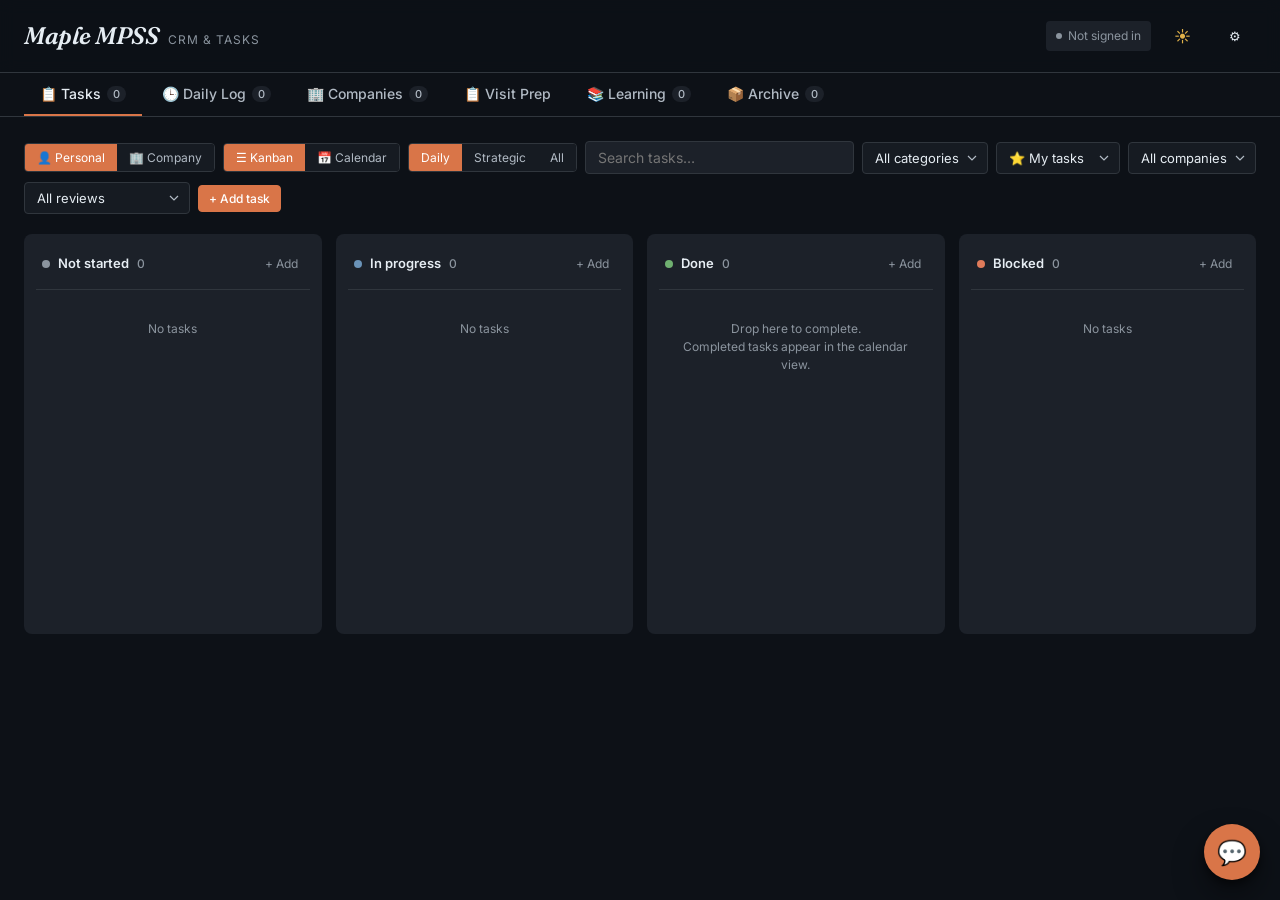
==== commit b0210cdd: "commit" ====
--- a/index.html
+++ b/index.html
@@ -8,7 +8,7 @@
 <link rel="preconnect" href="https://fonts.googleapis.com">
 <link rel="preconnect" href="https://fonts.gstatic.com" crossorigin>
 <link href="https://fonts.googleapis.com/css2?family=Fraunces:opsz,wght@9..144,300;9..144,400;9..144,600;9..144,800&family=Inter:wght@400;500;600&display=swap" rel="stylesheet">
-<link rel="stylesheet" href="css/styles.css?v=20260721">
+<link rel="stylesheet" href="css/styles.css?v=20260811d">
 <script>
   // Apply theme BEFORE paint to avoid flash of light theme on load.
   // Default: dark (per Prrithive + Sridharan preference). Toggle persists in localStorage.
@@ -214,9 +214,10 @@
         <option value="">All reasons</option>
         <option value="completed">Auto-archived (completed)</option>
         <option value="deleted">Deleted</option>
+        <option value="company_deleted">Removed with company</option>
         <option value="manual">Manually archived</option>
       </select>
-      <button class="btn" id="restoreAllBtn" style="display:none" onclick="restoreAllAutoArchived()">↩ Restore all auto-archived</button>
+      <button class="btn" id="restoreAllBtn" style="display:none" onclick="restoreAllArchived()">↩ Restore all archived</button>
     </div>
     <div id="archiveContainer"></div>
   </section>
@@ -483,21 +484,21 @@
 <script src="https://accounts.google.com/gsi/client" async defer></script>
 <!-- Load order matters: config first, then state, then API, then features, then app init last -->
 <script src="https://cdn.sheetjs.com/xlsx-0.20.3/package/dist/xlsx.full.min.js"></script>
-<script src="js/config.js?v=20260721"></script>
-<script src="js/state.js?v=20260721"></script>
-<script src="js/auth.js?v=20260721"></script>
-<script src="js/sheets.js?v=20260721"></script>
-<script src="js/archive.js?v=20260721"></script>
-<script src="js/drive.js?v=20260721"></script>
-<script src="js/tasks.js?v=20260721"></script>
-<script src="js/companies.js?v=20260721"></script>
-<script src="js/visits.js?v=20260721"></script>
-<script src="js/visitprep.js?v=20260721"></script>
-<script src="js/learning.js?v=20260721"></script>
-<script src="js/dailyLog.js?v=20260721"></script>
-<script src="js/dailyLogCalendar.js?v=20260721"></script>
-<script src="js/export.js?v=20260721"></script>
-<script src="js/app.js?v=20260721"></script>
-<script src="js/chat.js?v=20260721"></script>
+<script src="js/config.js?v=20260811d"></script>
+<script src="js/state.js?v=20260811d"></script>
+<script src="js/auth.js?v=20260811d"></script>
+<script src="js/sheets.js?v=20260811d"></script>
+<script src="js/archive.js?v=20260811d"></script>
+<script src="js/drive.js?v=20260811d"></script>
+<script src="js/tasks.js?v=20260811d"></script>
+<script src="js/companies.js?v=20260811d"></script>
+<script src="js/visits.js?v=20260811d"></script>
+<script src="js/visitprep.js?v=20260811d"></script>
+<script src="js/learning.js?v=20260811d"></script>
+<script src="js/dailyLog.js?v=20260811d"></script>
+<script src="js/dailyLogCalendar.js?v=20260811d"></script>
+<script src="js/export.js?v=20260811d"></script>
+<script src="js/app.js?v=20260811d"></script>
+<script src="js/chat.js?v=20260811d"></script>
 </body>
 </html>
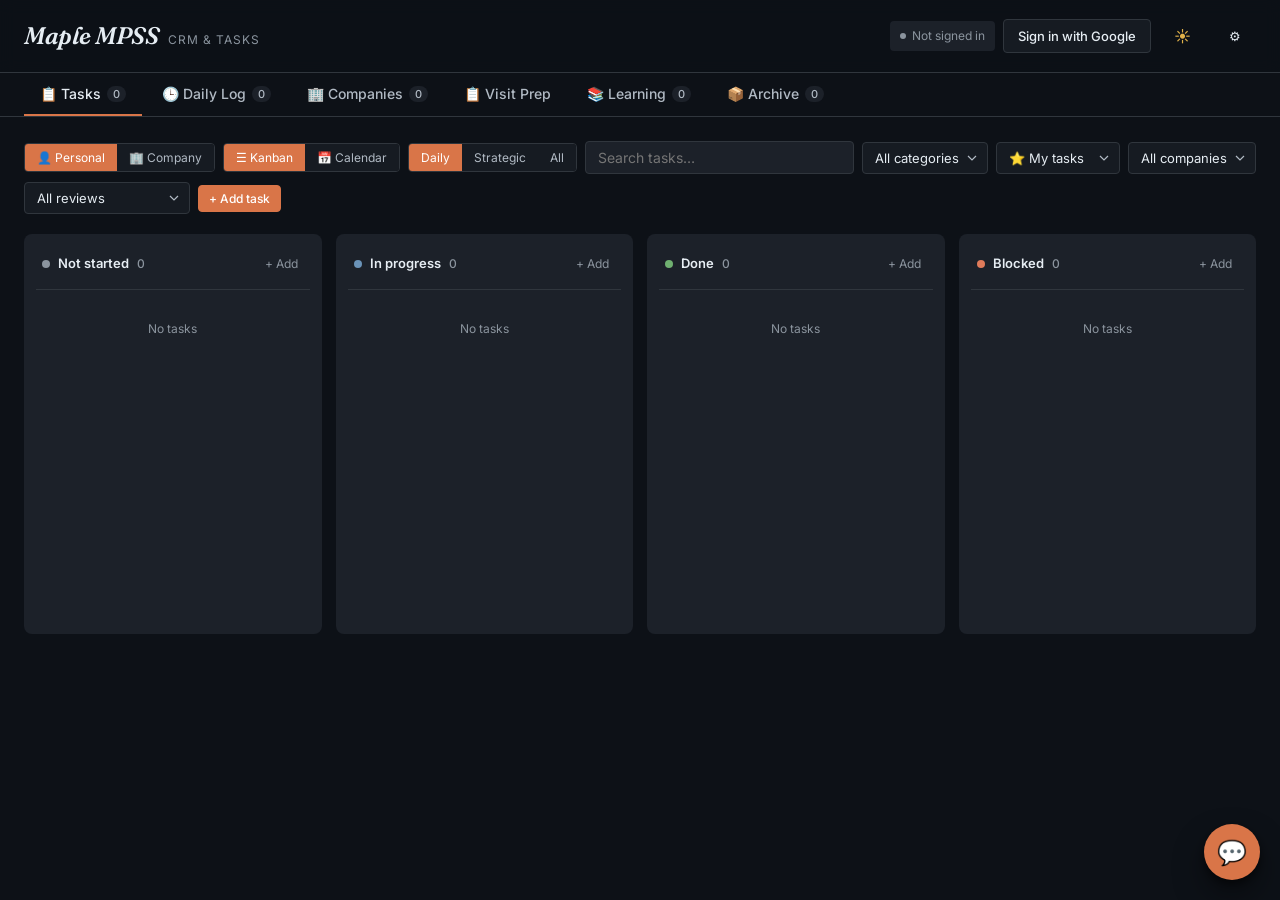
==== commit de587a99: "commit" ====
--- a/index.html
+++ b/index.html
@@ -8,7 +8,7 @@
 <link rel="preconnect" href="https://fonts.googleapis.com">
 <link rel="preconnect" href="https://fonts.gstatic.com" crossorigin>
 <link href="https://fonts.googleapis.com/css2?family=Fraunces:opsz,wght@9..144,300;9..144,400;9..144,600;9..144,800&family=Inter:wght@400;500;600&display=swap" rel="stylesheet">
-<link rel="stylesheet" href="css/styles.css?v=20260811d">
+<link rel="stylesheet" href="css/styles.css?v=20260812a">
 <script>
   // Apply theme BEFORE paint to avoid flash of light theme on load.
   // Default: dark (per Prrithive + Sridharan preference). Toggle persists in localStorage.
@@ -378,13 +378,57 @@
       <div class="field"><label>Calendar ID</label><input id="setCalendarId"></div>
       <div style="margin-top:18px;display:flex;gap:8px;flex-wrap:wrap">
         <button class="btn" onclick="forceSync()">🔄 Force sync now</button>
+        <button class="btn" onclick="closeSettings(); openStatusFixModal()">🩹 Fix task statuses</button>
         <button class="btn btn-danger" onclick="resetApp()">Reset all settings</button>
+      </div>
+      <!-- One-way bulk edits. Kept visually separated from the routine buttons above
+           because neither can be undone from inside the app. -->
+      <div style="margin-top:22px;padding-top:16px;border-top:1px solid var(--line)">
+        <div style="font-size:12px;font-weight:600;color:var(--red,#b8451f);margin-bottom:6px">Danger zone</div>
+        <p style="font-size:12px;color:var(--ink-soft);margin:0 0 10px">
+          Overwrites every task's status with "Done". Original statuses are lost permanently.
+          Make a copy of the spreadsheet first.
+        </p>
+        <button class="btn btn-danger" onclick="markAllTasksDone()">✅ Mark ALL tasks as Done</button>
       </div>
     </div>
     <div class="modal-footer">
       <div style="display:flex;gap:8px;margin-left:auto">
         <button class="btn" onclick="closeSettings()">Cancel</button>
         <button class="btn btn-primary" onclick="saveSettings()">Save</button>
+      </div>
+    </div>
+  </div>
+</div>
+
+<!-- Status repair. Restoring a task used to rewrite Done → Not started, destroying the
+     record that it was ever finished. Nothing can detect those tasks automatically, so
+     this lists every Not-started task and lets the user pick which were really done. -->
+<div class="modal-backdrop" id="statusFixModal">
+  <div class="modal" style="max-width:680px">
+    <div class="modal-header"><div class="modal-title">Fix task statuses</div><button class="modal-close" onclick="closeStatusFixModal()">✕</button></div>
+    <div class="modal-body">
+      <p style="font-size:13px;color:var(--ink-soft);margin:0 0 4px">
+        Restoring an archived task used to reset it to <strong>Not started</strong>, even if it was Done.
+        That's fixed going forward, but it overwrote the old status, so the affected tasks can't be
+        identified automatically — tick the ones that were actually finished.
+      </p>
+      <p style="font-size:12px;color:var(--ink-mute);margin:0 0 12px">
+        Tip: a restore updates the "last changed" date, so everything from one restore shares that date.
+      </p>
+      <div style="display:flex;gap:8px;align-items:center;flex-wrap:wrap;margin-bottom:12px">
+        <button class="btn btn-sm" onclick="statusFixSelectAll(true)">Select all</button>
+        <button class="btn btn-sm" onclick="statusFixSelectAll(false)">Clear</button>
+        <span style="width:1px;height:20px;background:var(--line)"></span>
+        <input type="date" id="statusFixDate" class="filter-select" style="padding:5px 8px">
+        <button class="btn btn-sm" onclick="statusFixSelectByDate()">Select by last-changed date</button>
+      </div>
+      <div class="overdue-list" id="statusFixList"></div>
+    </div>
+    <div class="modal-footer">
+      <div style="display:flex;gap:8px;margin-left:auto">
+        <button class="btn" onclick="closeStatusFixModal()">Close</button>
+        <button class="btn btn-primary" id="statusFixApplyBtn" onclick="applyStatusFix()" disabled>Mark selected as Done</button>
       </div>
     </div>
   </div>
@@ -481,24 +525,27 @@
   </div>
 </div>
 
-<script src="https://accounts.google.com/gsi/client" async defer></script>
+<!-- The Google Identity Services bundle is deliberately gone. Sign-in is now a
+     plain full-page redirect to Google's authorization endpoint (see js/auth.js),
+     which removes the One Tap / FedCM iframe that third-party-cookie blocking
+     kept breaking. Nothing else on the page used GIS. -->
 <!-- Load order matters: config first, then state, then API, then features, then app init last -->
 <script src="https://cdn.sheetjs.com/xlsx-0.20.3/package/dist/xlsx.full.min.js"></script>
-<script src="js/config.js?v=20260811d"></script>
-<script src="js/state.js?v=20260811d"></script>
-<script src="js/auth.js?v=20260811d"></script>
-<script src="js/sheets.js?v=20260811d"></script>
-<script src="js/archive.js?v=20260811d"></script>
-<script src="js/drive.js?v=20260811d"></script>
-<script src="js/tasks.js?v=20260811d"></script>
-<script src="js/companies.js?v=20260811d"></script>
-<script src="js/visits.js?v=20260811d"></script>
-<script src="js/visitprep.js?v=20260811d"></script>
-<script src="js/learning.js?v=20260811d"></script>
-<script src="js/dailyLog.js?v=20260811d"></script>
-<script src="js/dailyLogCalendar.js?v=20260811d"></script>
-<script src="js/export.js?v=20260811d"></script>
-<script src="js/app.js?v=20260811d"></script>
-<script src="js/chat.js?v=20260811d"></script>
+<script src="js/config.js?v=20260812a"></script>
+<script src="js/state.js?v=20260812a"></script>
+<script src="js/auth.js?v=20260812a"></script>
+<script src="js/sheets.js?v=20260812a"></script>
+<script src="js/archive.js?v=20260812a"></script>
+<script src="js/drive.js?v=20260812a"></script>
+<script src="js/tasks.js?v=20260812a"></script>
+<script src="js/companies.js?v=20260812a"></script>
+<script src="js/visits.js?v=20260812a"></script>
+<script src="js/visitprep.js?v=20260812a"></script>
+<script src="js/learning.js?v=20260812a"></script>
+<script src="js/dailyLog.js?v=20260812a"></script>
+<script src="js/dailyLogCalendar.js?v=20260812a"></script>
+<script src="js/export.js?v=20260812a"></script>
+<script src="js/app.js?v=20260812a"></script>
+<script src="js/chat.js?v=20260812a"></script>
 </body>
 </html>
--- a/css/styles.css
+++ b/css/styles.css
@@ -1099,3 +1099,13 @@
   .dl-block { font-size:11px; }
   .dl-month-cell { min-height:70px; }
 }
+
+/* ===== STATUS FIX MODAL =====
+   Rows in the "Fix task statuses" recovery list. Whole row is a <label> so clicking
+   anywhere toggles the checkbox — the list is meant for fast bulk triage. */
+.statusfix-row{display:flex;align-items:flex-start;gap:10px;padding:10px 12px;background:var(--bg-sunken);border-radius:var(--radius);cursor:pointer;border:1px solid transparent}
+.statusfix-row:hover{border-color:var(--line)}
+.statusfix-row input[type=checkbox]{margin-top:3px;flex-shrink:0;cursor:pointer}
+.statusfix-main{display:flex;flex-direction:column;gap:3px;min-width:0}
+.statusfix-name{font-size:13px;font-weight:500;color:var(--ink);word-break:break-word}
+.statusfix-meta{font-size:11px;color:var(--ink-mute)}
